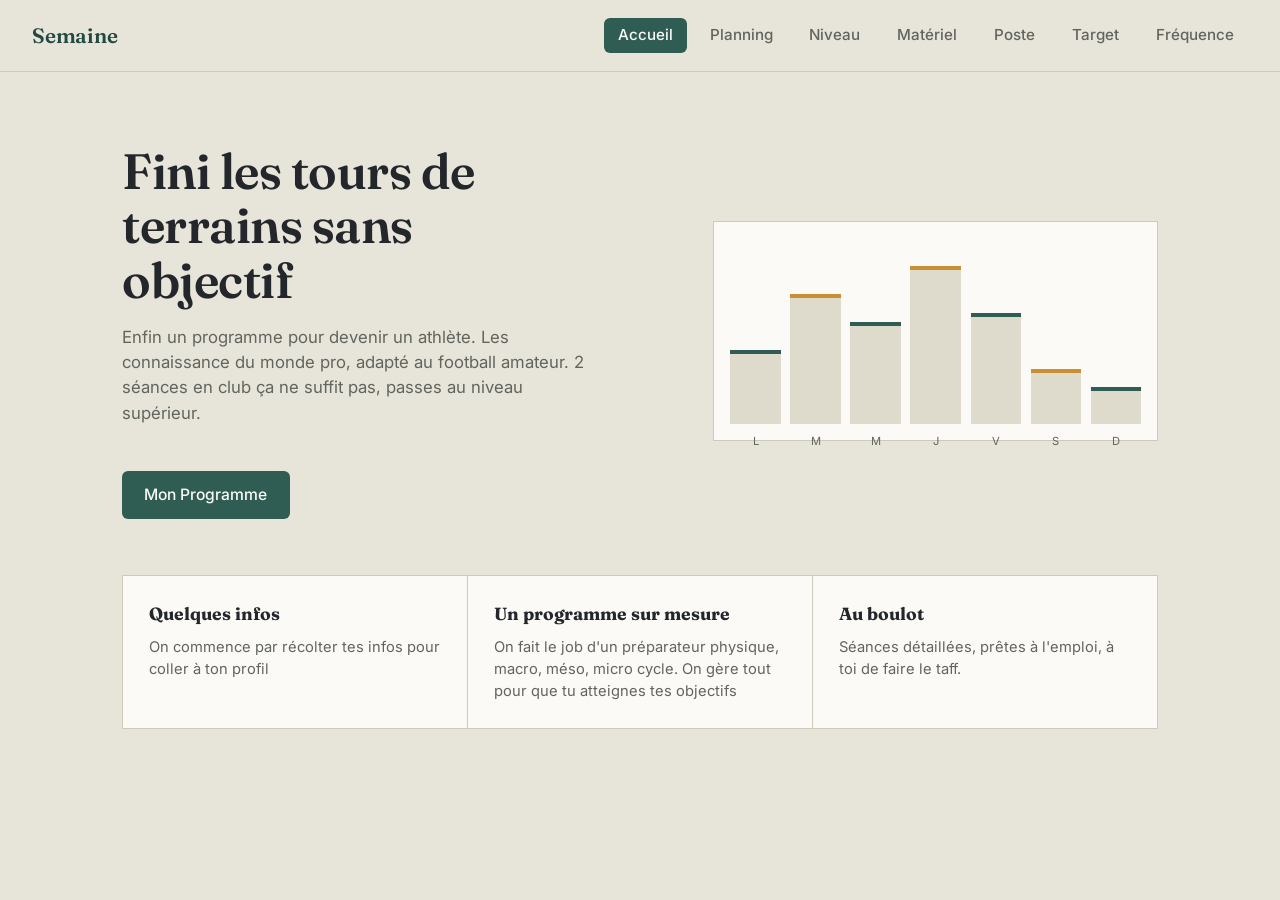
==== index.html @ 5e231c03 "add files" ====
<!DOCTYPE html>
<html lang="fr">
<head>
<meta charset="UTF-8">
<meta name="viewport" content="width=device-width, initial-scale=1.0">
<title>Semaine — organise tes journées</title>
<link rel="stylesheet" href="style.css">
</head>
<body>

<header class="site-header">
  <a href="index.html" class="logo">Semaine</a>
  <nav class="site-nav">
    <a href="index.html" class="active">Accueil</a>
    <a href="planning.html">Planning</a>
    <a href="niveau.html">Niveau</a>
    <a href="matos.html">Matériel</a>
    <a href="poste.html">Poste</a>
    <a href="target.html">Target</a>
    <a href="frequence.html">Fréquence</a>
  </nav>
</header>

<main>
  <section class="hero">
    <div>
      <h1>Fini les tours de terrains sans objectif</h1>
      <p>Enfin un programme pour devenir un athlète. Les connaissance du monde pro, adapté au football amateur. 2 séances en club ça ne suffit pas, passes au niveau supérieur. </p>
      <a class="cta" href="planning.html">Mon Programme</a>
    </div>
    <div class="hero-week" aria-hidden="true">
      <div class="bar" style="height:40%"><span>L</span></div>
      <div class="bar" style="height:70%"><span>M</span></div>
      <div class="bar" style="height:55%"><span>M</span></div>
      <div class="bar" style="height:85%"><span>J</span></div>
      <div class="bar" style="height:60%"><span>V</span></div>
      <div class="bar" style="height:30%"><span>S</span></div>
      <div class="bar" style="height:20%"><span>D</span></div>
    </div>
  </section>

  <section class="features">
    <div>
      <h3>Quelques infos</h3>
      <p>On commence par récolter tes infos pour coller à ton profil </p>
    </div>
    <div>
      <h3>Un programme sur mesure</h3>
      <p>On fait le job d'un préparateur physique, macro, méso, micro cycle. On gère tout pour que tu atteignes tes objectifs</p>
    </div>
    <div>
      <h3>Au boulot</h3>
      <p>Séances détaillées, prêtes à l'emploi, à toi de faire le taff. </p>
    </div>
  </section>
</main>

<script src="script.js"></script>
</body>
</html>
---- style.css ----
@import url('https://fonts.googleapis.com/css2?family=Fraunces:opsz,wght@9..144,400;9..144,500;9..144,600&family=Inter:wght@400;500;600&display=swap');

:root{
  --bg: #E7E4DA;
  --bg-soft: #DEDACC;
  --ink: #23262A;
  --ink-soft: #62655E;
  --card: #FBFAF6;
  --line: #CFC9B8;
  --teal: #2F5D53;
  --teal-dark: #234A42;
  --gold: #C98F35;
  --radius-chip: 8px;
  --radius-btn: 6px;
}

*{ box-sizing: border-box; }

html, body{
  margin: 0;
  padding: 0;
  background: var(--bg);
  color: var(--ink);
  font-family: 'Inter', sans-serif;
  line-height: 1.5;
}

h1, h2, .logo{
  font-family: 'Fraunces', serif;
  font-weight: 600;
  letter-spacing: -0.01em;
  margin: 0;
}

a{ color: inherit; }

/* ---------- Header ---------- */
.site-header{
  position: sticky;
  top: 0;
  z-index: 20;
  display: flex;
  align-items: center;
  justify-content: space-between;
  gap: 1.5rem;
  padding: 1.1rem 2rem;
  background: var(--bg);
  border-bottom: 1px solid var(--line);
}

.logo{
  font-size: 1.3rem;
  color: var(--teal-dark);
  text-decoration: none;
  white-space: nowrap;
}

.site-nav{
  display: flex;
  gap: 0.5rem;
  flex-wrap: wrap;
}

.site-nav a{
  text-decoration: none;
  font-size: 0.95rem;
  font-weight: 500;
  color: var(--ink-soft);
  padding: 0.4rem 0.9rem;
  border-radius: var(--radius-btn);
  transition: background 0.15s ease, color 0.15s ease;
}

.site-nav a:hover{
  background: var(--bg-soft);
  color: var(--ink);
}

.site-nav a.active{
  color: var(--card);
  background: var(--teal);
}

main{
  max-width: 1100px;
  margin: 0 auto;
  padding: 0 2rem;
}

/* ---------- Home / hero ---------- */
.hero{
  display: grid;
  grid-template-columns: 1.1fr 0.9fr;
  gap: 3rem;
  align-items: center;
  padding: 4.5rem 0 3.5rem;
}

.hero h1{
  font-size: clamp(2.2rem, 4vw, 3.1rem);
  line-height: 1.1;
  max-width: 14ch;
}

.hero p{
  margin-top: 1.1rem;
  max-width: 42ch;
  color: var(--ink-soft);
  font-size: 1.05rem;
}

.cta{
  display: inline-block;
  margin-top: 1.8rem;
  background: var(--teal);
  color: var(--card);
  text-decoration: none;
  font-weight: 500;
  padding: 0.75rem 1.4rem;
  border-radius: var(--radius-btn);
  border: none;
  cursor: pointer;
  font-size: 0.98rem;
  transition: background 0.15s ease;
}

.cta:hover{ background: var(--teal-dark); }

.hero-week{
  display: flex;
  gap: 0.6rem;
  align-items: flex-end;
  height: 220px;
  padding: 1rem;
  background: var(--card);
  border: 1px solid var(--line);
}

.hero-week .bar{
  flex: 1;
  background: var(--bg-soft);
  border-top: 4px solid var(--teal);
  position: relative;
}

.hero-week .bar:nth-child(2n){ border-top-color: var(--gold); }

.hero-week .bar span{
  position: absolute;
  bottom: -1.6rem;
  left: 0;
  right: 0;
  text-align: center;
  font-size: 0.7rem;
  color: var(--ink-soft);
}

.features{
  display: grid;
  grid-template-columns: repeat(3, 1fr);
  gap: 1px;
  background: var(--line);
  border: 1px solid var(--line);
  margin-bottom: 4rem;
}

.features div{
  background: var(--card);
  padding: 1.6rem;
}

.features h3{
  font-family: 'Fraunces', serif;
  font-size: 1.1rem;
  margin: 0 0 0.5rem;
}

.features p{
  margin: 0;
  color: var(--ink-soft);
  font-size: 0.92rem;
}

/* ---------- Planning page ---------- */
.page-intro{
  padding: 2.5rem 0 1.5rem;
}

.page-intro h1{ font-size: 2rem; }
.page-intro p{ color: var(--ink-soft); margin-top: 0.5rem; max-width: 60ch; }

.bank{
  display: flex;
  flex-wrap: wrap;
  gap: 0.6rem;
  min-height: 3rem;
  padding: 1rem 0.2rem 1.6rem;
  border-bottom: 1px dashed var(--line);
  margin-bottom: 1.6rem;
}

.bank:empty::before{
  content: "Toutes les pastilles ont été placées dans la semaine.";
  color: var(--ink-soft);
  font-size: 0.88rem;
  padding: 0.3rem 0;
}

.chip{
  display: inline-flex;
  align-items: center;
  gap: 0.4rem;
  padding: 0.4rem 0.5rem 0.4rem 0.7rem;
  border-radius: var(--radius-chip);
  color: #fff;
  font-size: 0.88rem;
  font-weight: 500;
  cursor: grab;
  user-select: none;
  box-shadow: 0 1px 0 rgba(0,0,0,0.08);
}

.chip:active{ cursor: grabbing; }
.chip.dragging{ opacity: 0.4; }

.week-board{
  display: grid;
  grid-template-columns: repeat(7, minmax(140px, 1fr));
  gap: 0;
  border: 1px solid var(--line);
  overflow-x: auto;
  margin-bottom: 3rem;
}

.day-column{
  border-right: 1px solid var(--line);
  background: var(--card);
  display: flex;
  flex-direction: column;
  min-height: 150px;
}

.day-column:last-child{ border-right: none; }

.day-column h2{
  font-size: 0.95rem;
  padding: 0.7rem 0.8rem;
  border-bottom: 1px solid var(--line);
  color: var(--teal-dark);
}

.drop-zone{
  flex: 1;
  min-height: 64px;
  padding: 0.2rem 0.6rem 0.6rem;
  display: flex;
  flex-direction: column;
  gap: 0.4rem;
}

.drop-zone.over{
  background: var(--bg-soft);
}

.drop-zone .chip{
  width: 100%;
  justify-content: space-between;
}

/* ---------- Page Niveau ---------- */
.pyramid-wrap{
  display: flex;
  flex-direction: column;
  align-items: center;
  padding-bottom: 3rem;
}

.pyramid-wrap svg{
  width: 100%;
  max-width: 560px;
  height: auto;
}

.level{
  cursor: pointer;
}

.level polygon{
  stroke: var(--card);
  stroke-width: 2;
  transition: filter 0.15s ease, stroke 0.15s ease;
}

.level:hover polygon{
  filter: brightness(1.08);
}

.level:focus{
  outline: none;
}

.level:focus polygon{
  stroke: var(--card);
  stroke-width: 3;
}

.level.selected polygon{
  fill: var(--gold) !important;
  stroke: var(--card);
  stroke-width: 3;
}

.level text{
  font-family: 'Inter', sans-serif;
  font-weight: 600;
  font-size: 15px;
  pointer-events: none;
}

.level.selected text{ fill: var(--ink) !important; }

.level-current{
  margin-top: 1.4rem;
  font-size: 1rem;
  color: var(--ink);
  background: var(--card);
  border: 1px solid var(--line);
  padding: 0.7rem 1.2rem;
  border-radius: var(--radius-btn);
}

.level-current strong{ color: var(--teal-dark); }

@media (max-width: 720px){
  .hero{ grid-template-columns: 1fr; padding-top: 2.5rem; }
  .features{ grid-template-columns: 1fr; }
  .week-board{ grid-template-columns: repeat(7, minmax(150px, 1fr)); }
}

/* ---------- Page Matériel ---------- */
.material-grid{
  display: grid;
  grid-template-columns: repeat(2, 1fr);
  gap: 1px;
  background: var(--line);
  border: 1px solid var(--line);
  margin-bottom: 3rem;
}
 
.material-grid div{
  background: var(--card);
  padding: 1.6rem;
}
 
.material-grid h3{
  font-family: 'Fraunces', serif;
  font-size: 1.15rem;
  margin: 0 0 0.5rem;
  color: var(--teal-dark);
}
 
.material-grid p{
  margin: 0;
  color: var(--ink-soft);
  font-size: 0.92rem;
}
 
.material-option{
  cursor: pointer;
  transition: background 0.15s ease;
}
 
.material-option:hover{
  background: var(--bg-soft);
}
 
.material-option:focus{
  outline: none;
}
 
.material-option.selected{
  background: var(--teal);
}
 
.material-option.selected h3,
.material-option.selected p{
  color: var(--card);
}
 
@media (max-width: 720px){
  .material-grid{ grid-template-columns: 1fr; }
 
  .hero{ grid-template-columns: 1fr; padding-top: 2.5rem; }
  .features{ grid-template-columns: 1fr; }
  .week-board{ grid-template-columns: repeat(7, minmax(150px, 1fr)); }
}

/* ---------- Page Poste ---------- */
.pitch-wrap{
  display: flex;
  flex-direction: column;
  align-items: center;
  padding-bottom: 3rem;
}
 
.pitch-wrap svg{
  width: 100%;
  max-width: 380px;
  height: auto;
}
 
.poste-marker{
  cursor: pointer;
}
 
.poste-marker circle{
  fill: var(--teal);
  stroke: var(--card);
  stroke-width: 2;

  transform-box: fill-box;
  transform-origin: center;

  transition:
    transform 0.2s ease,
    fill 0.15s ease,
    filter 0.15s ease;
}

.poste-marker:hover circle{
  transform: scale(1.25);
  filter: brightness(1.1);
}


 
.poste-marker text{
  fill: var(--card);
  font-family: 'Inter', sans-serif;
  font-weight: 600;
  font-size: 13px;

  transition: transform 0.2s ease;
}

.poste-marker:hover text{
  transform: translateY(8px);
}
 
.poste-marker:hover circle{
  filter: brightness(1.1);
}
 
.poste-marker:focus{
  outline: none;
}
 
 
.poste-marker.selected circle{
  fill: var(--gold);
}
 
@media (max-width: 720px){
  .material-grid{ grid-template-columns: 1fr; }
 
  .hero{ grid-template-columns: 1fr; padding-top: 2.5rem; }
  .features{ grid-template-columns: 1fr; }
  .week-board{ grid-template-columns: repeat(7, minmax(150px, 1fr)); }
}


/* ---------- Page Target ---------- */
.field-row{
  display: flex;
  align-items: center;
  gap: 0.7rem;
  margin-top: 1.2rem;
}
 
.field-row label{
  font-size: 0.9rem;
  color: var(--ink-soft);
}
 
.field-row select{
  padding: 0.5rem 0.7rem;
  border: 1px solid var(--line);
  border-radius: var(--radius-btn);
  background: var(--card);
  color: var(--ink);
  font-family: inherit;
  font-size: 0.95rem;
}
 
.category-title{
  font-size: 1.2rem;
  margin: 0 0 1rem;
  color: var(--teal-dark);
}
 
.player-grid{
  display: grid;
  grid-template-columns: repeat(auto-fill, minmax(220px, 1fr));
  gap: 1px;
  background: var(--line);
  border: 1px solid var(--line);
  margin-bottom: 1.5rem;
}
 
.player-card{
  background: var(--card);
  padding: 1.1rem 1.2rem;
  cursor: pointer;
  transition: background 0.15s ease;
}
 
.player-card:hover{
  background: var(--bg-soft);
}

.player-card:hover .tag {
  background-color: var(--bg);
}
 
.player-card:focus{ outline: none; }
 
.player-card h3{
  font-family: 'Fraunces', serif;
  font-size: 1.05rem;
  margin: 0 0 0.5rem;
}
 
.player-card .tags{
  display: flex;
  flex-wrap: wrap;
  gap: 0.35rem;
}
 


.player-card .tag{
  font-size: 0.78rem;
  color: var(--ink-soft);
  background: var(--bg-soft);
  border-radius: 999px;
  padding: 0.2rem 0.6rem;
}
 
.player-card.selected{
  background: var(--teal);
}
 
.player-card.selected h3{ color: var(--card); }
 
.player-card.selected .tag{
  background: rgba(255,255,255,0.2);
  color: var(--card);
}
 
@media (max-width: 720px){
  .material-grid{ grid-template-columns: 1fr; }
 
  .hero{ grid-template-columns: 1fr; padding-top: 2.5rem; }
  .features{ grid-template-columns: 1fr; }
  .week-board{ grid-template-columns: repeat(7, minmax(150px, 1fr)); }
}









/* Bouton valider */

.btn-valider-container {
  display: flex;
  justify-content: center;
  margin-top: 20px;
}

.btn-valider {
  background: var(--teal-dark);
  color: #fff;
  border: none;
  border-radius: 10px;
  padding: 12px 28px;
  font-size: 15px;
  font-weight: 600;
  cursor: pointer;
  transition: all 0.25s ease;
  box-shadow: 0 4px 10px rgba(0, 0, 0, 0.15);
  text-decoration: none;
}

.btn-valider:hover {
  background: #c8a13b;
  color: #fff;
  transform: translateY(-2px);
  box-shadow: 0 7px 18px rgba(0, 0, 0, 0.2);
}

.btn-valider:active {
  transform: translateY(0);
}

/* ---------- Page Formules ---------- */

.pricing-grid {
  display: grid;
  grid-template-columns: repeat(4, 1fr);
  gap: 1px;
  background: var(--line);
  border: 1px solid var(--line);
  margin: 1rem 0 4rem;
}

.pricing-card {
  position: relative;
  display: flex;
  flex-direction: column;
  background: var(--card);
  padding: 2rem 1.6rem;
  min-height: 300px;
  transition: background 0.2s ease, transform 0.2s ease;
}

.pricing-card:hover {
  background: var(--bg-soft);
  transform: translateY(-4px);
}

.pricing-card h2 {
  font-family: 'Fraunces', serif;
  font-size: 1.35rem;
  color: var(--teal-dark);
  margin: 0 0 0.8rem;
}

.pricing-description {
  color: var(--ink-soft);
  font-size: 0.92rem;
  line-height: 1.6;
  margin: 0;
}

/* Formule optimale */

.pricing-card.optimal {
  background: var(--teal);
  transform: translateY(-8px);
  z-index: 2;
  border: 1px solid var(--teal);
}

.pricing-card.optimal:hover {
  background: var(--teal-dark);
  transform: translateY(-12px);
}

.pricing-card.optimal h2,
.pricing-card.optimal .pricing-description {
  color: #fff;
}

/* Badge */

.optimal-badge {
  align-self: flex-start;
  background: var(--gold);
  color: #fff;
  font-size: 0.72rem;
  font-weight: 600;
  padding: 0.3rem 0.7rem;
  border-radius: 999px;
  margin-bottom: 1rem;
  text-transform: uppercase;
  letter-spacing: 0.04em;
}

/* Bouton */

.btn-pricing {
  display: inline-block;
  margin-top: auto;
  padding: 0.7rem 1.2rem;
  border-radius: var(--radius-btn);
  background: var(--teal-dark);
  color: #fff;
  text-align: center;
  text-decoration: none;
  font-size: 0.9rem;
  font-weight: 600;
  transition: background 0.2s ease, transform 0.2s ease;
}

.btn-pricing:hover {
  background: var(--gold);
  transform: translateY(-2px);
}

/* Bouton de la formule optimale */

.pricing-card.optimal .btn-pricing {
  background: #fff;
  color: var(--teal-dark);
}

.pricing-card.optimal .btn-pricing:hover {
  background: var(--gold);
  color: #fff;
}

/* Mobile */

@media (max-width: 900px) {
  .pricing-grid {
    grid-template-columns: repeat(2, 1fr);
  }
}

@media (max-width: 600px) {
  .pricing-grid {
    grid-template-columns: 1fr;
  }

  .pricing-card.optimal {
    transform: none;
  }

  .pricing-card.optimal:hover {
    transform: translateY(-4px);
  }
}
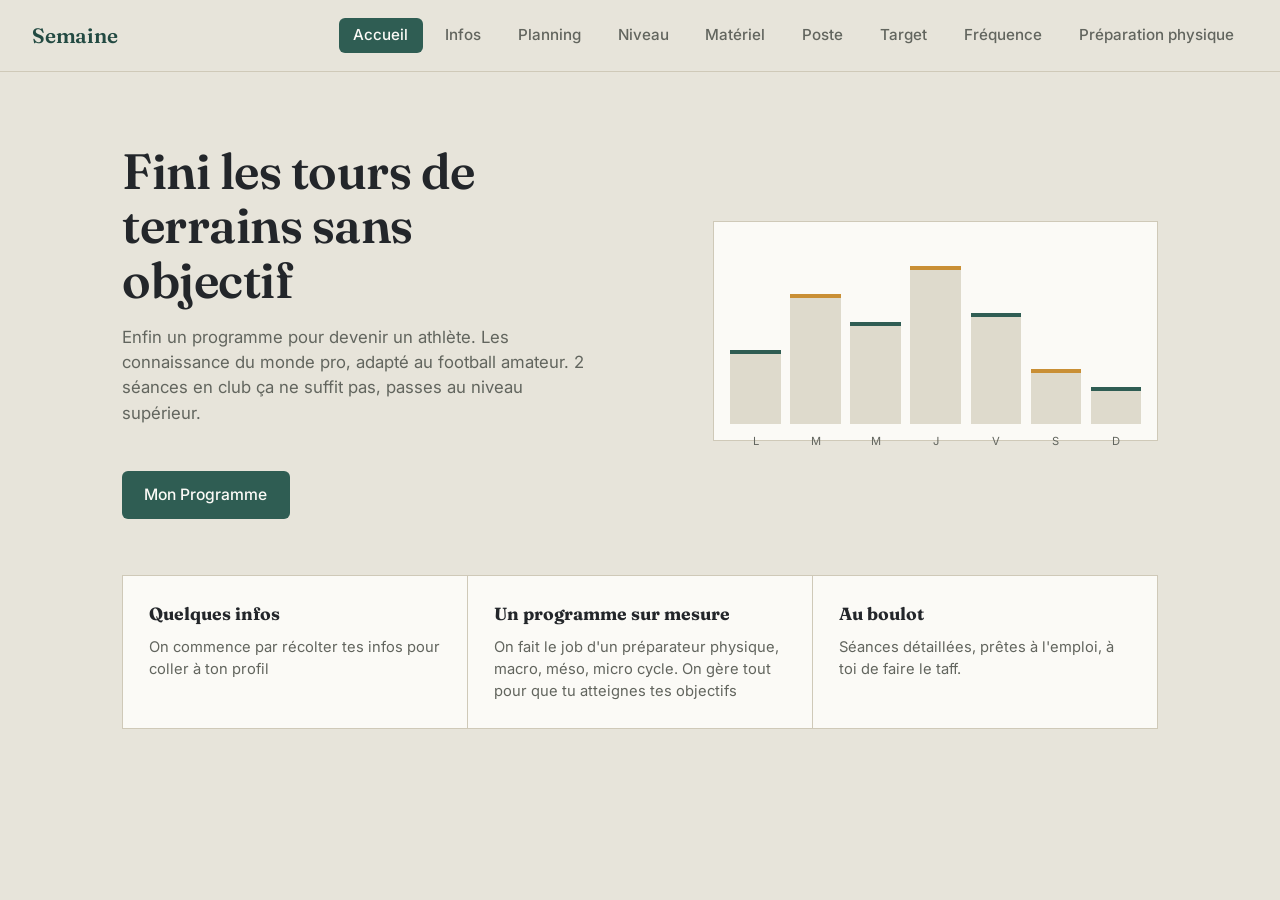
==== commit e01a5631: "add files and update" ====
--- a/index.html
+++ b/index.html
@@ -12,12 +12,14 @@
   <a href="index.html" class="logo">Semaine</a>
   <nav class="site-nav">
     <a href="index.html" class="active">Accueil</a>
+    <a href="infos.html">Infos</a>
     <a href="planning.html">Planning</a>
     <a href="niveau.html">Niveau</a>
     <a href="matos.html">Matériel</a>
     <a href="poste.html">Poste</a>
     <a href="target.html">Target</a>
     <a href="frequence.html">Fréquence</a>
+    <a href="pp.html">Préparation physique</a>
   </nav>
 </header>
 
@@ -26,7 +28,7 @@
     <div>
       <h1>Fini les tours de terrains sans objectif</h1>
       <p>Enfin un programme pour devenir un athlète. Les connaissance du monde pro, adapté au football amateur. 2 séances en club ça ne suffit pas, passes au niveau supérieur. </p>
-      <a class="cta" href="planning.html">Mon Programme</a>
+      <a class="cta" href="infos.html">Mon Programme</a>
     </div>
     <div class="hero-week" aria-hidden="true">
       <div class="bar" style="height:40%"><span>L</span></div>
--- a/style.css
+++ b/style.css
@@ -650,7 +650,6 @@
 
 .pricing-card.optimal {
   background: var(--teal);
-  transform: translateY(-8px);
   z-index: 2;
   border: 1px solid var(--teal);
 }
@@ -667,17 +666,18 @@
 
 /* Badge */
 
-.optimal-badge {
-  align-self: flex-start;
-  background: var(--gold);
-  color: #fff;
+.optimal-badge{
+  position: absolute;
+  top: 0;
+  left: 50%;
+  transform: translate(-50%, -50%);
+  background: var(--teal);
+  color: var(--card);
   font-size: 0.72rem;
   font-weight: 600;
-  padding: 0.3rem 0.7rem;
+  padding: 0.25rem 0.8rem;
   border-radius: 999px;
-  margin-bottom: 1rem;
-  text-transform: uppercase;
-  letter-spacing: 0.04em;
+  white-space: nowrap;
 }
 
 /* Bouton */
@@ -734,3 +734,103 @@
     transform: translateY(-4px);
   }
 }
+
+
+
+
+/* ---------- Page Infos perso ---------- */
+.infos-form{
+  display: flex;
+  flex-direction: column;
+  gap: 1.4rem;
+  max-width: 560px;
+  margin: 1.8rem 0 2rem;
+}
+ 
+.field-pair{
+  display: grid;
+  grid-template-columns: 1fr 1fr;
+  gap: 1.2rem;
+}
+ 
+.field-group{
+  display: flex;
+  flex-direction: column;
+  gap: 0.4rem;
+}
+ 
+.field-group label{
+  font-size: 0.88rem;
+  color: var(--ink-soft);
+  font-weight: 500;
+}
+ 
+.field-group input[type="text"],
+.field-group input[type="email"],
+.field-group input[type="date"]{
+  padding: 0.65rem 0.8rem;
+  border: 1px solid var(--line);
+  border-radius: var(--radius-btn);
+  background: var(--card);
+  color: var(--ink);
+  font-family: inherit;
+  font-size: 0.98rem;
+}
+ 
+.field-group input:focus{
+  outline: none;
+  border-color: var(--teal);
+}
+ 
+.pill-choice{
+  display: flex;
+  gap: 0.5rem;
+  flex-wrap: wrap;
+}
+ 
+.pill{
+  position: relative;
+}
+ 
+.pill input{
+  position: absolute;
+  opacity: 0;
+  inset: 0;
+  margin: 0;
+  cursor: pointer;
+}
+ 
+.pill span{
+  display: inline-block;
+  padding: 0.55rem 1rem;
+  border: 1px solid var(--line);
+  border-radius: 999px;
+  font-size: 0.9rem;
+  color: var(--ink-soft);
+  background: var(--card);
+  transition: background 0.15s ease, color 0.15s ease, border-color 0.15s ease;
+}
+ 
+.pill input:checked + span{
+  background: var(--teal);
+  border-color: var(--teal);
+  color: var(--card);
+}
+ 
+.pill input:focus + span{
+  outline: 2px solid var(--teal);
+  outline-offset: 1px;
+}
+ 
+@media (max-width: 600px){
+  .field-pair{ grid-template-columns: 1fr; }
+}
+ 
+@media (max-width: 720px){
+  .pricing-grid{ grid-template-columns: 1fr; }
+  .material-grid{ grid-template-columns: 1fr; }
+ 
+  .hero{ grid-template-columns: 1fr; padding-top: 2.5rem; }
+  .features{ grid-template-columns: 1fr; }
+  .week-board{ grid-template-columns: repeat(7, minmax(150px, 1fr)); }
+}
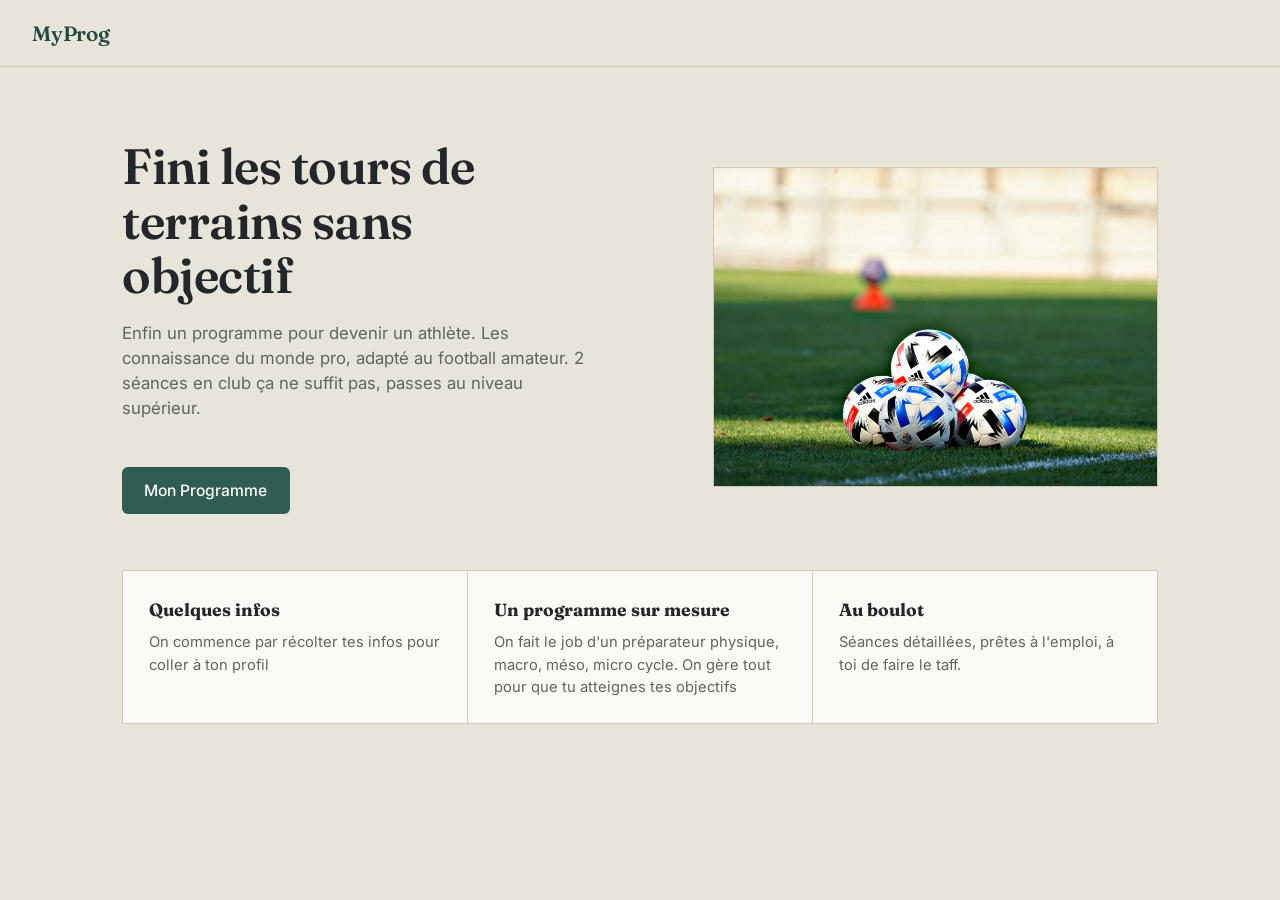
==== commit cea7fe9b: "add image retirer le header de dev" ====
--- a/index.html
+++ b/index.html
@@ -3,13 +3,14 @@
 <head>
 <meta charset="UTF-8">
 <meta name="viewport" content="width=device-width, initial-scale=1.0">
-<title>Semaine — organise tes journées</title>
+<title>Ta Prépa Physique Foot</title>
 <link rel="stylesheet" href="style.css">
 </head>
 <body>
 
 <header class="site-header">
-  <a href="index.html" class="logo">Semaine</a>
+  <a href="index.html" class="logo">MyProg</a>
+  <!-- 
   <nav class="site-nav">
     <a href="index.html" class="active">Accueil</a>
     <a href="infos.html">Infos</a>
@@ -21,6 +22,7 @@
     <a href="frequence.html">Fréquence</a>
     <a href="pp.html">Préparation physique</a>
   </nav>
+  -->
 </header>
 
 <main>
@@ -30,14 +32,8 @@
       <p>Enfin un programme pour devenir un athlète. Les connaissance du monde pro, adapté au football amateur. 2 séances en club ça ne suffit pas, passes au niveau supérieur. </p>
       <a class="cta" href="infos.html">Mon Programme</a>
     </div>
-    <div class="hero-week" aria-hidden="true">
-      <div class="bar" style="height:40%"><span>L</span></div>
-      <div class="bar" style="height:70%"><span>M</span></div>
-      <div class="bar" style="height:55%"><span>M</span></div>
-      <div class="bar" style="height:85%"><span>J</span></div>
-      <div class="bar" style="height:60%"><span>V</span></div>
-      <div class="bar" style="height:30%"><span>S</span></div>
-      <div class="bar" style="height:20%"><span>D</span></div>
+    <div class="hero-image">
+      <img src="images/trois-ballons.jpg" alt="Joueur de football en pleine séance d'entraînement" class="hero-photo">
     </div>
   </section>
 
--- a/style.css
+++ b/style.css
@@ -10,6 +10,7 @@
   --teal: #2F5D53;
   --teal-dark: #234A42;
   --gold: #C98F35;
+  --pitch: #000000;
   --radius-chip: 8px;
   --radius-btn: 6px;
 }
@@ -85,6 +86,39 @@
   max-width: 1100px;
   margin: 0 auto;
   padding: 0 2rem;
+}
+
+
+
+.progress-wrap{
+  flex: 1;
+  display: flex;
+  align-items: center;
+  gap: 0.9rem;
+  max-width: 420px;
+  margin-left: auto;
+}
+
+.progress-track{
+  flex: 1;
+  height: 8px;
+  background: var(--bg-soft);
+  border: 1px solid var(--line);
+  border-radius: 999px;
+  overflow: hidden;
+}
+
+.progress-fill{
+  height: 100%;
+  width: 0%;
+  background: var(--teal);
+  transition: width 0.25s ease;
+}
+
+.progress-text{
+  font-size: 0.82rem;
+  color: var(--ink-soft);
+  white-space: nowrap;
 }
 
 /* ---------- Home / hero ---------- */
@@ -126,33 +160,18 @@
 
 .cta:hover{ background: var(--teal-dark); }
 
-.hero-week{
-  display: flex;
-  gap: 0.6rem;
-  align-items: flex-end;
-  height: 220px;
-  padding: 1rem;
-  background: var(--card);
-  border: 1px solid var(--line);
-}
-
-.hero-week .bar{
-  flex: 1;
-  background: var(--bg-soft);
-  border-top: 4px solid var(--teal);
-  position: relative;
-}
-
-.hero-week .bar:nth-child(2n){ border-top-color: var(--gold); }
-
-.hero-week .bar span{
-  position: absolute;
-  bottom: -1.6rem;
-  left: 0;
-  right: 0;
-  text-align: center;
-  font-size: 0.7rem;
-  color: var(--ink-soft);
+.hero-image{
+  height: 320px;
+  overflow: hidden;
+  border: 1px solid var(--line);
+}
+
+.hero-photo{
+  width: 100%;
+  height: 100%;
+  object-fit: cover;
+  object-position: center;
+  display: block;
 }
 
 .features{
@@ -184,10 +203,16 @@
 /* ---------- Planning page ---------- */
 .page-intro{
   padding: 2.5rem 0 1.5rem;
+  text-align: center;     /* Option de base : retirer cela */
 }
 
 .page-intro h1{ font-size: 2rem; }
-.page-intro p{ color: var(--ink-soft); margin-top: 0.5rem; max-width: 60ch; }
+.page-intro p{
+  color: var(--ink-soft);
+  text-align: center;     /* Option de base : retirer cela */
+  margin-top: 0.5rem;
+  /* max-width: 60ch;     /* Option de base : ajouter cela */
+}
 
 .bank{
   display: flex;
@@ -197,6 +222,8 @@
   padding: 1rem 0.2rem 1.6rem;
   border-bottom: 1px dashed var(--line);
   margin-bottom: 1.6rem;
+  align-items: center;
+  justify-content: center;
 }
 
 .bank:empty::before{
@@ -268,16 +295,10 @@
 }
 
 /* ---------- Page Niveau ---------- */
-.pyramid-wrap{
-  display: flex;
-  flex-direction: column;
-  align-items: center;
-  padding-bottom: 3rem;
-}
 
 .pyramid-wrap svg{
   width: 100%;
-  max-width: 560px;
+  max-width: 560px; /* 560 de base */
   height: auto;
 }
 
@@ -313,7 +334,7 @@
 .level text{
   font-family: 'Inter', sans-serif;
   font-weight: 600;
-  font-size: 15px;
+  font-size: 20px; /* J'ai aumenté */
   pointer-events: none;
 }
 
@@ -331,13 +352,39 @@
 
 .level-current strong{ color: var(--teal-dark); }
 
+
+.pyramid-row{
+  display: flex;
+  gap: 2.5rem;
+  justify-content: center;
+  align-items: flex-start;
+  flex-wrap: wrap;
+}
+
+.pyramid-col{
+  display: flex;
+  flex-direction: column;
+  align-items: center;
+  max-width: 420px;
+  width: 100%;
+}
+
+.pyramid-caption{
+  margin-top: 0.8rem;
+  font-size: 0.95rem;
+  font-weight: 500;
+  color: var(--ink-soft);
+}
+
 @media (max-width: 720px){
   .hero{ grid-template-columns: 1fr; padding-top: 2.5rem; }
   .features{ grid-template-columns: 1fr; }
   .week-board{ grid-template-columns: repeat(7, minmax(150px, 1fr)); }
 }
 
-/* ---------- Page Matériel ---------- */
+
+
+/* ---------- Page Matériel - Fréquence - Prépa phys ---------- */
 .material-grid{
   display: grid;
   grid-template-columns: repeat(2, 1fr);
@@ -364,6 +411,10 @@
   color: var(--ink-soft);
   font-size: 0.92rem;
 }
+
+
+
+
  
 .material-option{
   cursor: pointer;
@@ -396,19 +447,22 @@
 }
 
 /* ---------- Page Poste ---------- */
+
+
 .pitch-wrap{
   display: flex;
-  flex-direction: column;
-  align-items: center;
+  flex-direction: row;
+  align-items: right;
+  justify-content: center;
   padding-bottom: 3rem;
 }
  
 .pitch-wrap svg{
   width: 100%;
-  max-width: 380px;
+  max-width: 640px;
   height: auto;
 }
- 
+
 .poste-marker{
   cursor: pointer;
 }
@@ -432,8 +486,6 @@
   filter: brightness(1.1);
 }
 
-
- 
 .poste-marker text{
   fill: var(--card);
   font-family: 'Inter', sans-serif;
@@ -468,34 +520,18 @@
   .week-board{ grid-template-columns: repeat(7, minmax(150px, 1fr)); }
 }
 
+#pitch.shake-only.shake-error{
+  animation: shake-alert 0.5s ease;
+}
+
 
 /* ---------- Page Target ---------- */
-.field-row{
-  display: flex;
-  align-items: center;
-  gap: 0.7rem;
-  margin-top: 1.2rem;
-}
- 
-.field-row label{
-  font-size: 0.9rem;
-  color: var(--ink-soft);
-}
- 
-.field-row select{
-  padding: 0.5rem 0.7rem;
-  border: 1px solid var(--line);
-  border-radius: var(--radius-btn);
-  background: var(--card);
-  color: var(--ink);
-  font-family: inherit;
-  font-size: 0.95rem;
-}
  
 .category-title{
   font-size: 1.2rem;
-  margin: 0 0 1rem;
-  color: var(--teal-dark);
+  margin-top: -40px;
+  color: var(--bg);
+
 }
  
 .player-grid{
@@ -573,12 +609,13 @@
 
 
 
-/* Bouton valider */
+/* ---------- Bouton valider ---------- */
 
 .btn-valider-container {
   display: flex;
   justify-content: center;
   margin-top: 20px;
+  margin-bottom: 20px;
 }
 
 .btn-valider {
@@ -608,143 +645,16 @@
 
 /* ---------- Page Formules ---------- */
 
-.pricing-grid {
-  display: grid;
-  grid-template-columns: repeat(4, 1fr);
-  gap: 1px;
-  background: var(--line);
-  border: 1px solid var(--line);
-  margin: 1rem 0 4rem;
-}
-
-.pricing-card {
-  position: relative;
-  display: flex;
-  flex-direction: column;
-  background: var(--card);
-  padding: 2rem 1.6rem;
-  min-height: 300px;
-  transition: background 0.2s ease, transform 0.2s ease;
-}
-
-.pricing-card:hover {
-  background: var(--bg-soft);
-  transform: translateY(-4px);
-}
-
-.pricing-card h2 {
-  font-family: 'Fraunces', serif;
-  font-size: 1.35rem;
-  color: var(--teal-dark);
-  margin: 0 0 0.8rem;
-}
-
-.pricing-description {
-  color: var(--ink-soft);
-  font-size: 0.92rem;
-  line-height: 1.6;
-  margin: 0;
-}
-
-/* Formule optimale */
-
-.pricing-card.optimal {
-  background: var(--teal);
-  z-index: 2;
-  border: 1px solid var(--teal);
-}
-
-.pricing-card.optimal:hover {
-  background: var(--teal-dark);
-  transform: translateY(-12px);
-}
-
-.pricing-card.optimal h2,
-.pricing-card.optimal .pricing-description {
-  color: #fff;
-}
-
-/* Badge */
-
-.optimal-badge{
-  position: absolute;
-  top: 0;
-  left: 50%;
-  transform: translate(-50%, -50%);
-  background: var(--teal);
-  color: var(--card);
-  font-size: 0.72rem;
-  font-weight: 600;
-  padding: 0.25rem 0.8rem;
-  border-radius: 999px;
-  white-space: nowrap;
-}
-
-/* Bouton */
-
-.btn-pricing {
-  display: inline-block;
-  margin-top: auto;
-  padding: 0.7rem 1.2rem;
-  border-radius: var(--radius-btn);
-  background: var(--teal-dark);
-  color: #fff;
-  text-align: center;
-  text-decoration: none;
-  font-size: 0.9rem;
-  font-weight: 600;
-  transition: background 0.2s ease, transform 0.2s ease;
-}
-
-.btn-pricing:hover {
-  background: var(--gold);
-  transform: translateY(-2px);
-}
-
-/* Bouton de la formule optimale */
-
-.pricing-card.optimal .btn-pricing {
-  background: #fff;
-  color: var(--teal-dark);
-}
-
-.pricing-card.optimal .btn-pricing:hover {
-  background: var(--gold);
-  color: #fff;
-}
-
-/* Mobile */
-
-@media (max-width: 900px) {
-  .pricing-grid {
-    grid-template-columns: repeat(2, 1fr);
-  }
-}
-
-@media (max-width: 600px) {
-  .pricing-grid {
-    grid-template-columns: 1fr;
-  }
-
-  .pricing-card.optimal {
-    transform: none;
-  }
-
-  .pricing-card.optimal:hover {
-    transform: translateY(-4px);
-  }
-}
-
-
 
 
 /* ---------- Page Infos perso ---------- */
+
 .infos-form{
   display: flex;
   flex-direction: column;
   gap: 1.4rem;
   max-width: 560px;
-  margin: 1.8rem 0 2rem;
+  margin: 1.8rem auto 2rem;
 }
  
 .field-pair{
@@ -834,3 +744,46 @@
   .features{ grid-template-columns: 1fr; }
   .week-board{ grid-template-columns: repeat(7, minmax(150px, 1fr)); }
 }
+
+
+
+/* ---------- Effet alarme réutilisable ---------- */
+.alert-zone{
+  position: relative; /* nécessaire pour positionner le filtre rouge par-dessus */
+}
+
+.alert-zone::after{
+  content: '';
+  position: absolute;
+  inset: -1px;
+  background: rgba(196, 58, 58, 0.4);
+  opacity: 0;
+  pointer-events: none;
+}
+
+.alert-zone.shake-error{
+  animation: shake-alert 0.5s ease;
+}
+
+.alert-zone.shake-error::after{
+  animation: alert-flash 0.5s ease;
+}
+
+.shake-only.shake-error{
+  animation: shake-alert 0.5s ease;
+}
+
+
+@keyframes shake-alert{
+  0%, 100% { transform: translateX(0); }
+  20% { transform: translateX(-10px); }
+  40% { transform: translateX(10px); }
+  60% { transform: translateX(-6px); }
+  80% { transform: translateX(6px); }
+}
+
+@keyframes alert-flash{
+  0%   { opacity: 0.6; }
+  70%  { opacity: 0.6; }
+  100% { opacity: 0; }
+}
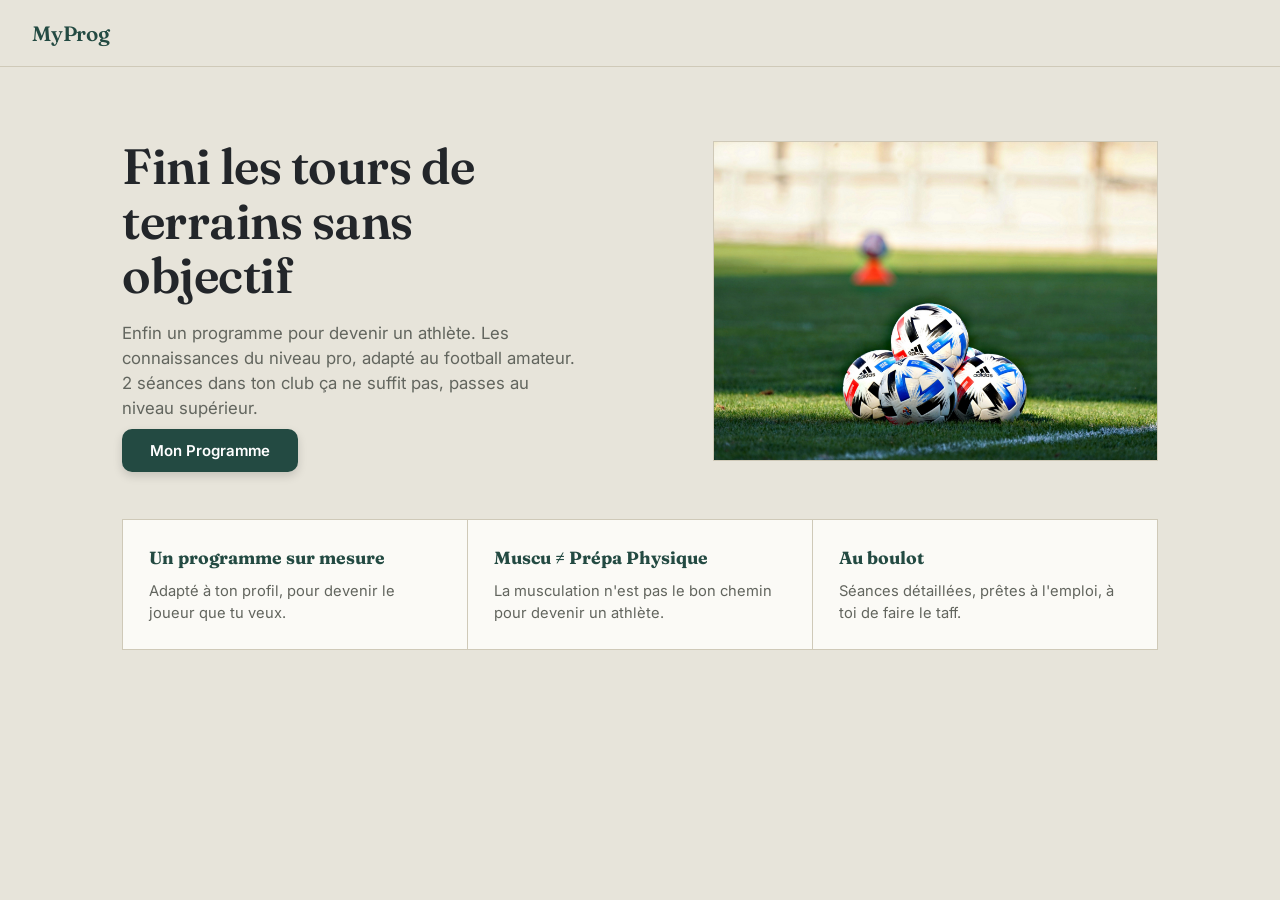
==== commit f6f79aa9: "little update correctifs mineur" ====
--- a/index.html
+++ b/index.html
@@ -29,8 +29,9 @@
   <section class="hero">
     <div>
       <h1>Fini les tours de terrains sans objectif</h1>
-      <p>Enfin un programme pour devenir un athlète. Les connaissance du monde pro, adapté au football amateur. 2 séances en club ça ne suffit pas, passes au niveau supérieur. </p>
-      <a class="cta" href="infos.html">Mon Programme</a>
+      <p>Enfin un programme pour devenir un athlète.
+        Les connaissances du niveau pro, adapté au football amateur. 2 séances dans ton club ça ne suffit pas, passes au niveau supérieur. </p>
+      <a class="btn-valider" href="infos.html">Mon Programme</a>
     </div>
     <div class="hero-image">
       <img src="images/trois-ballons.jpg" alt="Joueur de football en pleine séance d'entraînement" class="hero-photo">
@@ -39,12 +40,12 @@
 
   <section class="features">
     <div>
-      <h3>Quelques infos</h3>
-      <p>On commence par récolter tes infos pour coller à ton profil </p>
+      <h3>Un programme sur mesure</h3>
+      <p>Adapté à ton profil, pour devenir le joueur que tu veux.</p>
     </div>
     <div>
-      <h3>Un programme sur mesure</h3>
-      <p>On fait le job d'un préparateur physique, macro, méso, micro cycle. On gère tout pour que tu atteignes tes objectifs</p>
+      <h3>Muscu ≠ Prépa Physique</h3>
+      <p>La musculation n'est pas le bon chemin pour devenir un athlète.</p>
     </div>
     <div>
       <h3>Au boulot</h3>
--- a/style.css
+++ b/style.css
@@ -192,6 +192,7 @@
   font-family: 'Fraunces', serif;
   font-size: 1.1rem;
   margin: 0 0 0.5rem;
+  color: var(--teal-dark);
 }
 
 .features p{
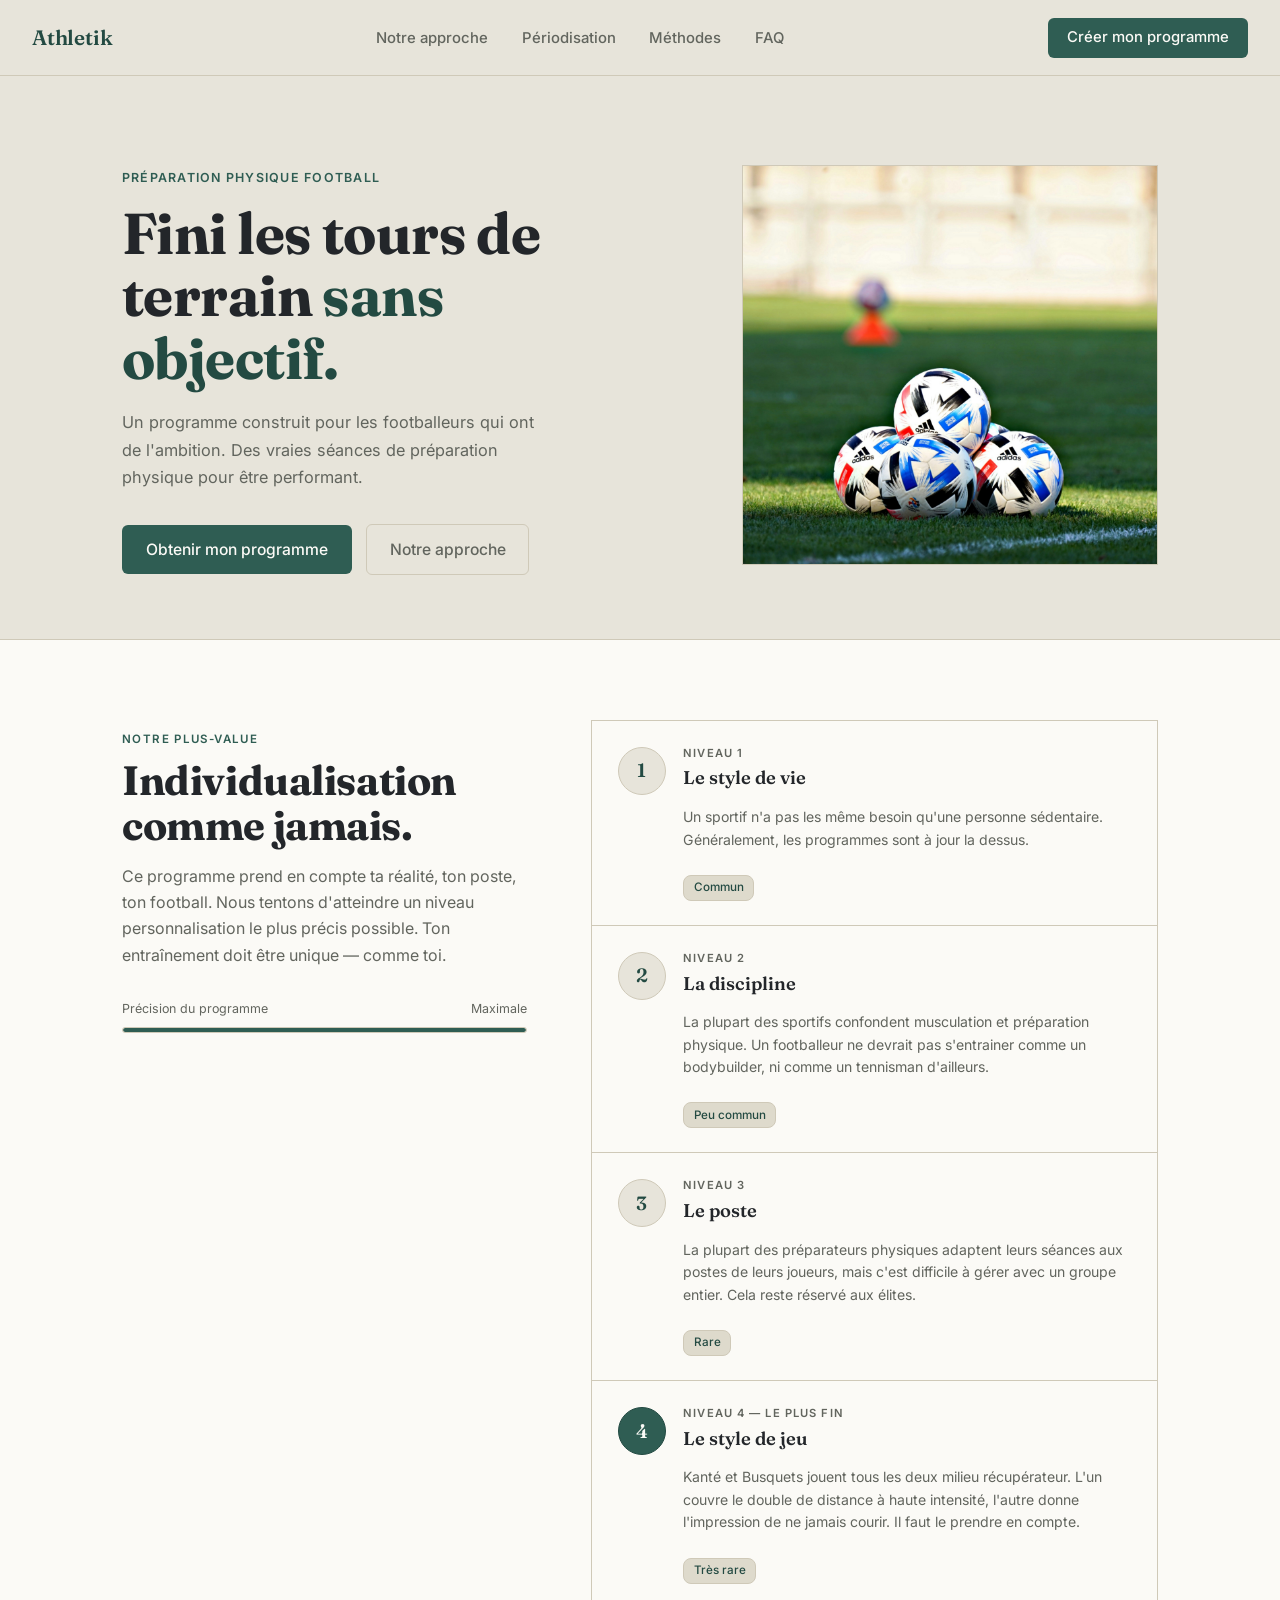
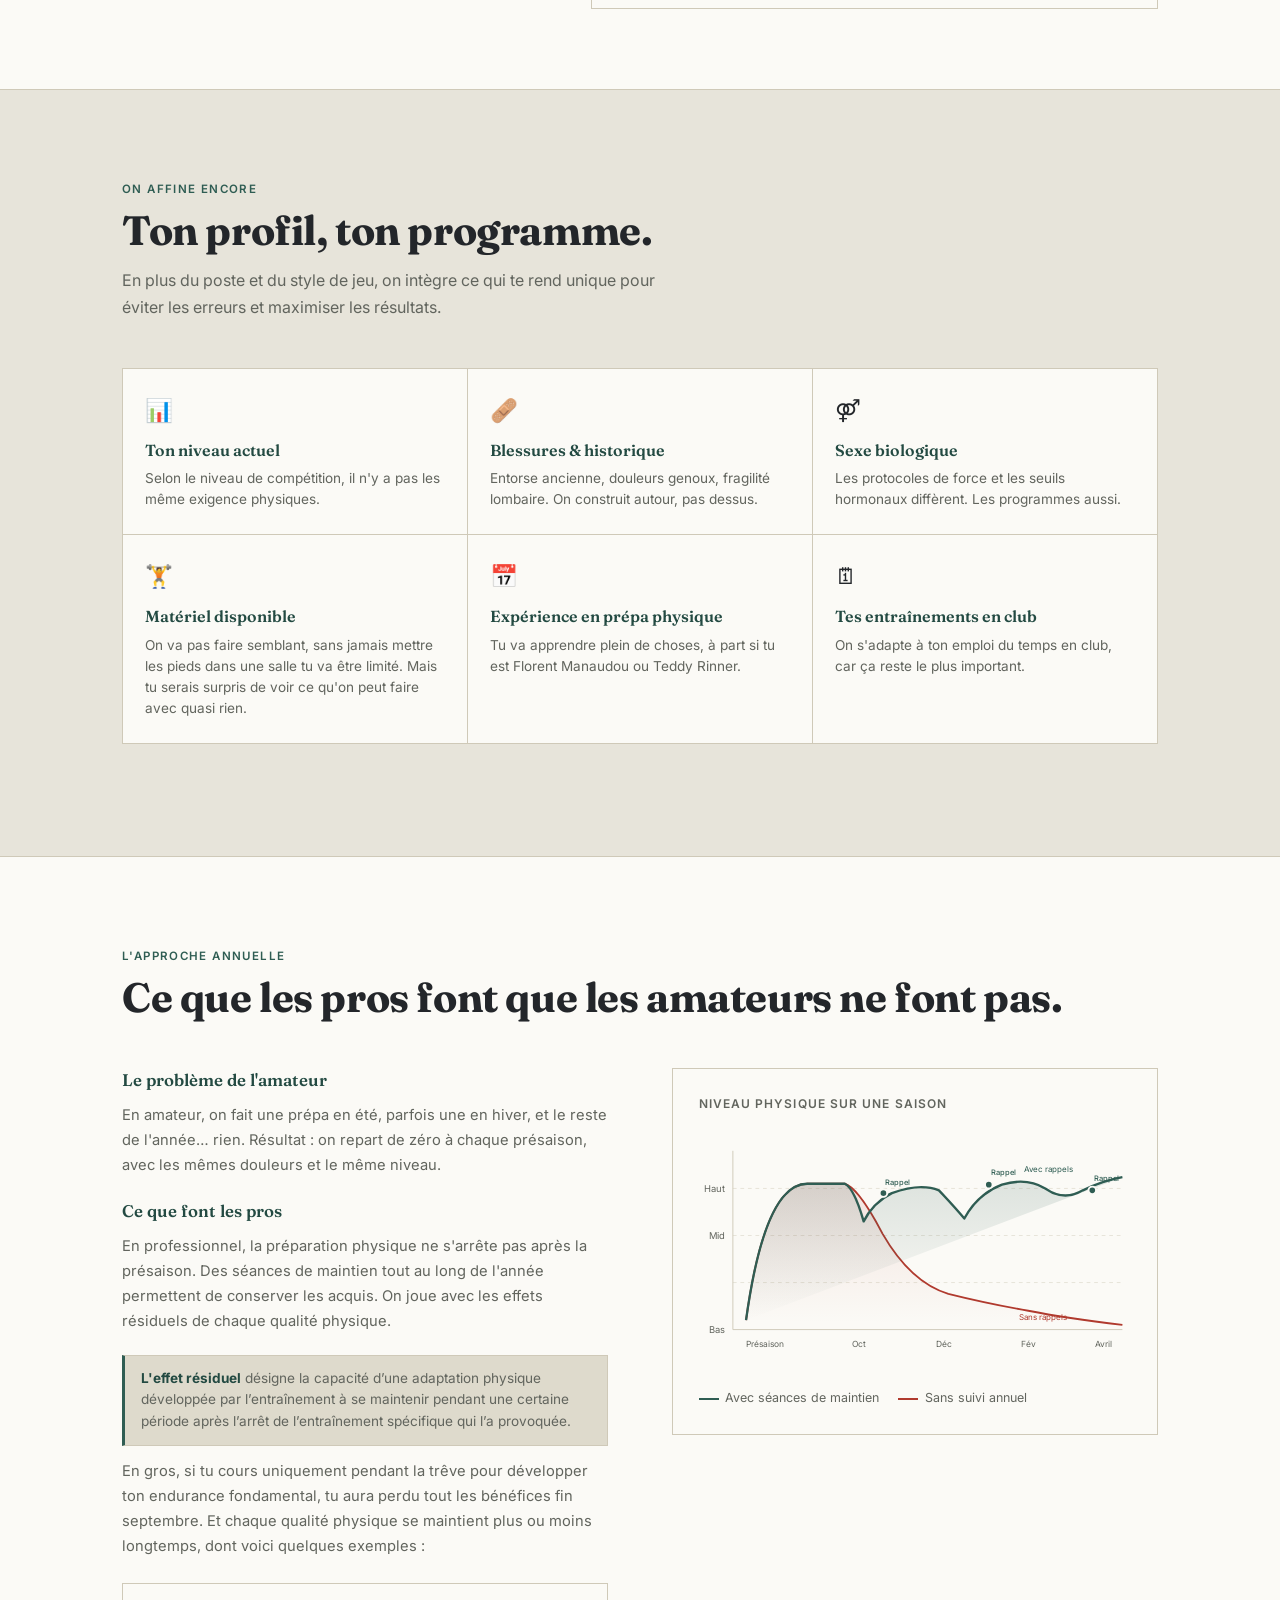
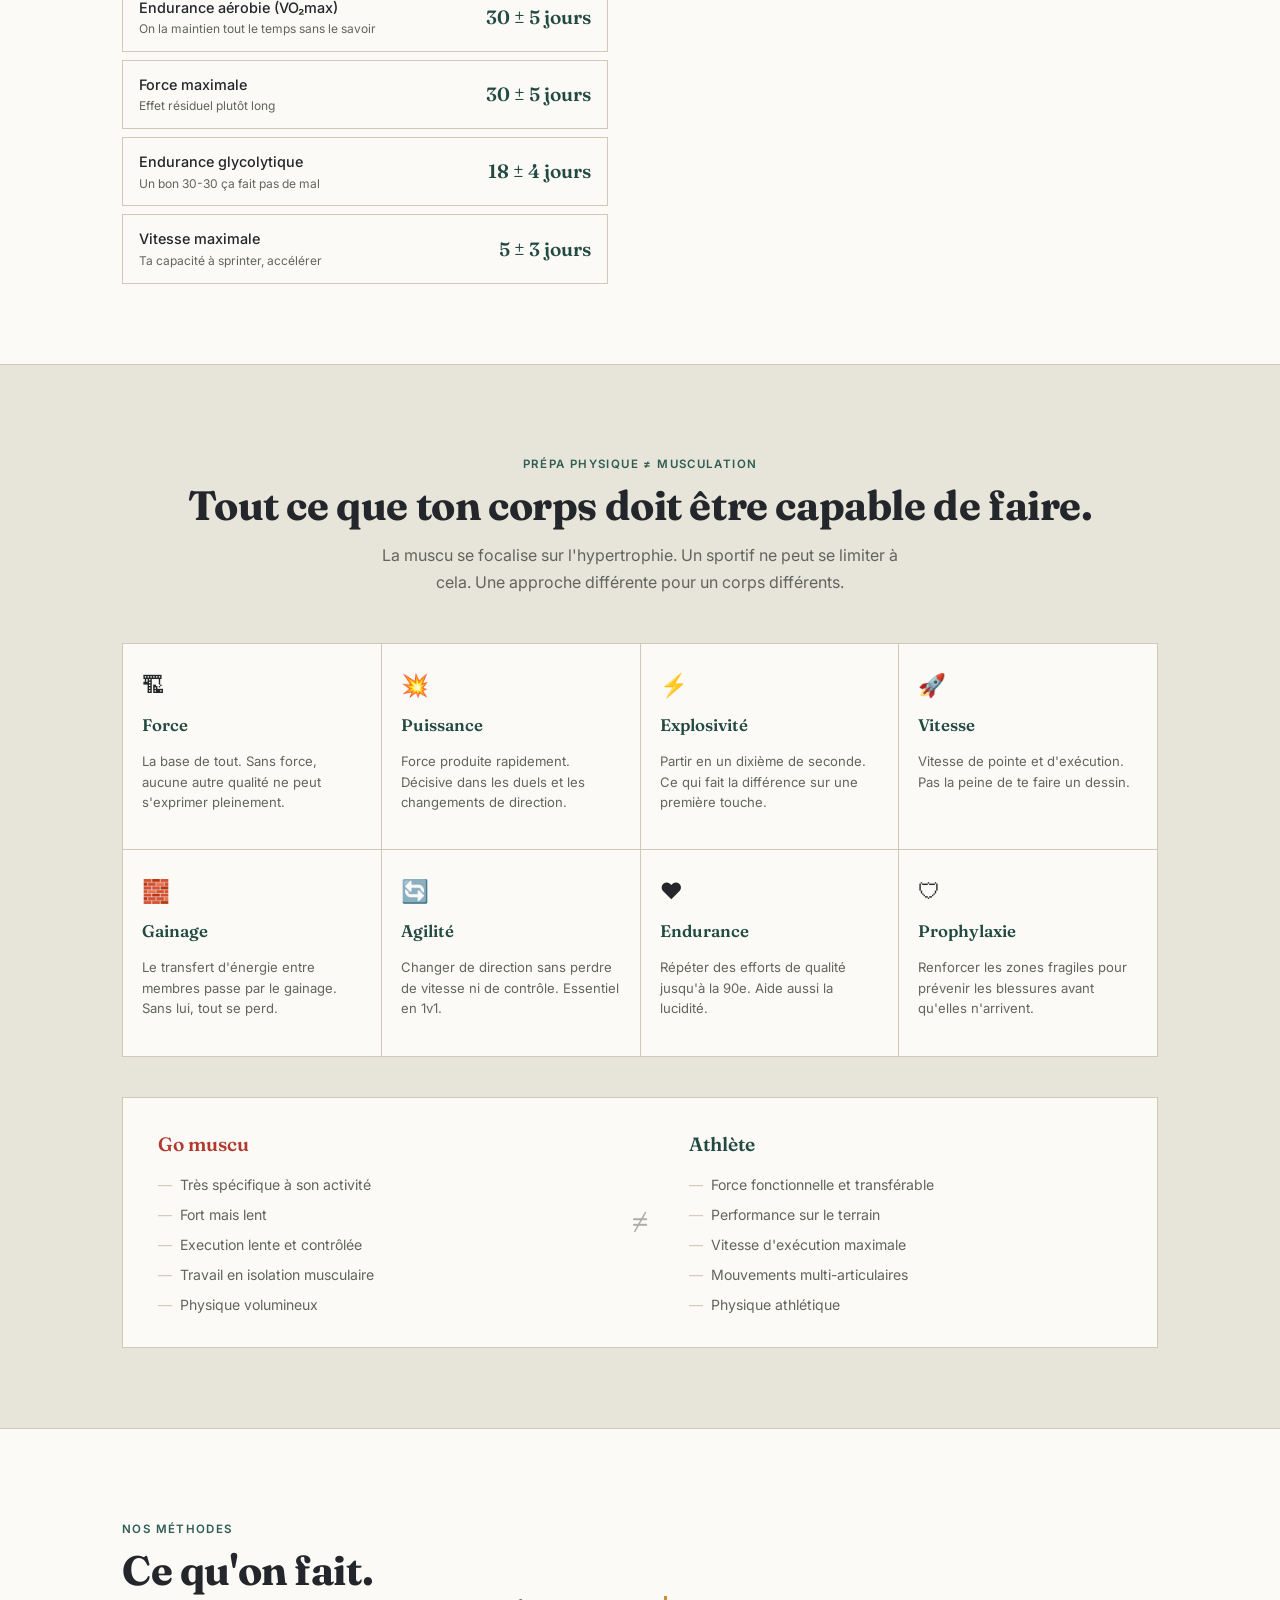
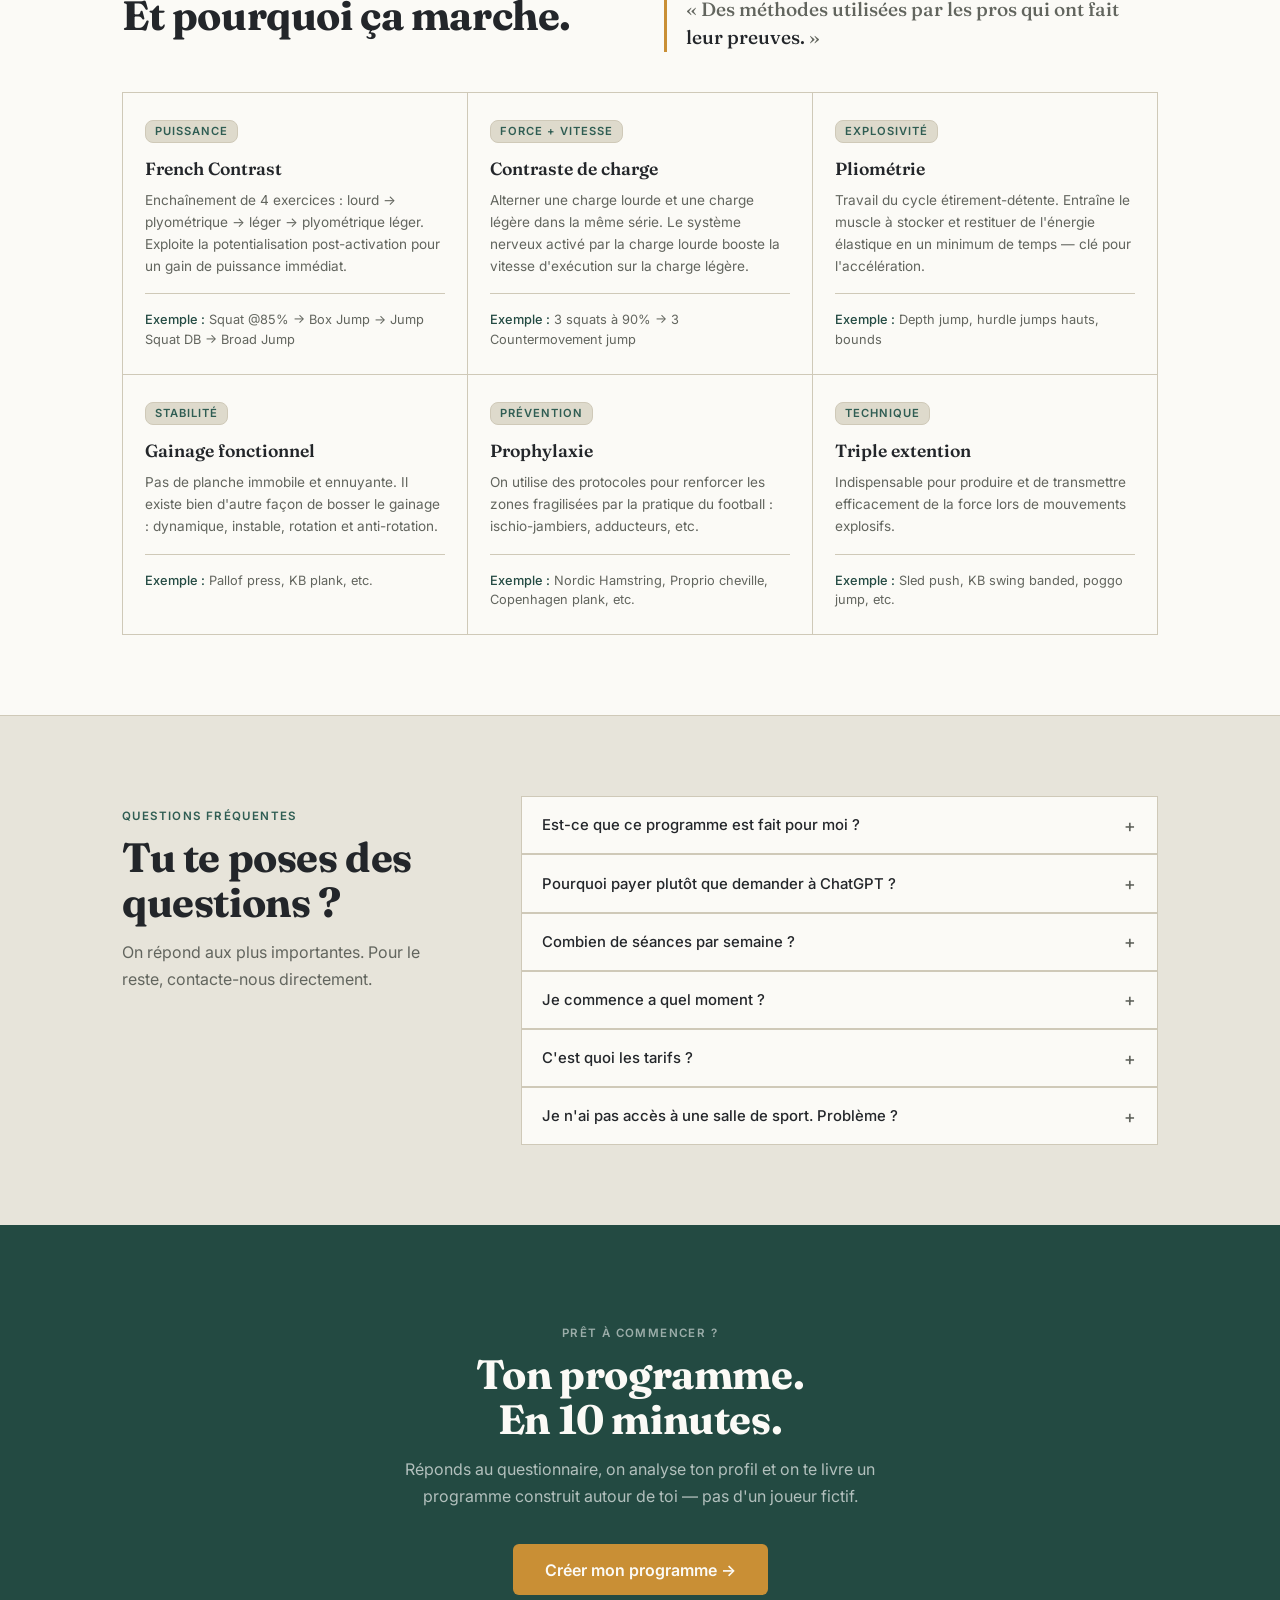
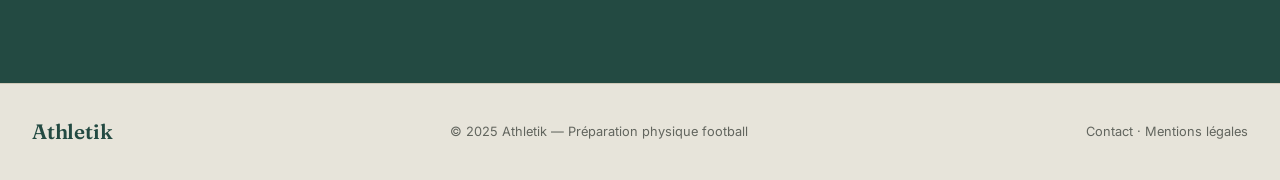
==== commit 54c51887: "Site publiable" ====
--- a/index.html
+++ b/index.html
@@ -1,59 +1,642 @@
 <!DOCTYPE html>
 <html lang="fr">
 <head>
-<meta charset="UTF-8">
-<meta name="viewport" content="width=device-width, initial-scale=1.0">
-<title>Ta Prépa Physique Foot</title>
-<link rel="stylesheet" href="style.css">
+  <meta charset="UTF-8">
+  <meta name="viewport" content="width=device-width, initial-scale=1.0">
+  <title>Athletik — Préparation physique football</title>
+
+  <link rel="stylesheet" href="style.css">
+  <link rel="preconnect" href="https://fonts.googleapis.com">
+  <link rel="stylesheet" href="landing.css">
+
 </head>
 <body>
 
-<header class="site-header">
-  <a href="index.html" class="logo">MyProg</a>
-  <!-- 
-  <nav class="site-nav">
-    <a href="index.html" class="active">Accueil</a>
-    <a href="infos.html">Infos</a>
-    <a href="planning.html">Planning</a>
-    <a href="niveau.html">Niveau</a>
-    <a href="matos.html">Matériel</a>
-    <a href="poste.html">Poste</a>
-    <a href="target.html">Target</a>
-    <a href="frequence.html">Fréquence</a>
-    <a href="pp.html">Préparation physique</a>
+<!-- ═══════════════════════════════════════════
+     NAV
+═══════════════════════════════════════════ -->
+<header class="lp-nav">
+  <a href="#" class="logo">Athletik</a>
+  <nav>
+    <ul class="lp-nav-links">
+      <li><a href="#individualisation">Notre approche</a></li>
+      <li><a href="#periodisation">Périodisation</a></li>
+      <li><a href="#techniques">Méthodes</a></li>
+      <li><a href="#faq">FAQ</a></li>
+    </ul>
   </nav>
-  -->
+  <a href="infos.html" class="btn-nav">Créer mon programme</a>
 </header>
 
-<main>
-  <section class="hero">
-    <div>
-      <h1>Fini les tours de terrains sans objectif</h1>
-      <p>Enfin un programme pour devenir un athlète.
-        Les connaissances du niveau pro, adapté au football amateur. 2 séances dans ton club ça ne suffit pas, passes au niveau supérieur. </p>
-      <a class="btn-valider" href="infos.html">Mon Programme</a>
-    </div>
+<!-- ═══════════════════════════════════════════
+     HERO
+═══════════════════════════════════════════ -->
+<section>
+  <div class="lp-hero">
+    <div class="lp-hero-text">
+      <p class="lp-hero-eyebrow">Préparation physique football</p>
+      <h1>Fini les tours de terrain <em>sans objectif.</em></h1>
+      <p class="lp-hero-sub">
+        Un programme construit pour les footballeurs qui ont de l'ambition. 
+        Des vraies séances de préparation physique pour être performant.
+      </p>
+      <div class="lp-hero-actions">
+        <a href="infos.html" class="btn-primary-lp">Obtenir mon programme</a>
+        <a href="#individualisation" class="btn-ghost-lp">Notre approche</a>
+      </div>
+    </div>
+
     <div class="hero-image">
       <img src="images/trois-ballons.jpg" alt="Joueur de football en pleine séance d'entraînement" class="hero-photo">
     </div>
-  </section>
-
-  <section class="features">
-    <div>
-      <h3>Un programme sur mesure</h3>
-      <p>Adapté à ton profil, pour devenir le joueur que tu veux.</p>
-    </div>
-    <div>
-      <h3>Muscu ≠ Prépa Physique</h3>
-      <p>La musculation n'est pas le bon chemin pour devenir un athlète.</p>
-    </div>
-    <div>
-      <h3>Au boulot</h3>
-      <p>Séances détaillées, prêtes à l'emploi, à toi de faire le taff. </p>
-    </div>
-  </section>
-</main>
-
-<script src="script.js"></script>
+
+    <!--
+    <div class="lp-hero-cards lp-fade">
+      <div class="lp-hero-card">
+        <div class="lp-hero-card-icon">🎯</div>
+        <div>
+          <div class="lp-hero-card-label">Individualisation</div>
+          <div class="lp-hero-card-value">4 niveaux d'analyse</div>
+          <div class="lp-hero-card-detail">Du profil sportif jusqu'au style de jeu</div>
+        </div>
+      </div>
+      <div class="lp-hero-card">
+        <div class="lp-hero-card-icon">⚡</div>
+        <div>
+          <div class="lp-hero-card-label">Méthodes</div>
+          <div class="lp-hero-card-value">French Contrast · Pliométrie</div>
+          <div class="lp-hero-card-detail">Techniques utilisées par les pros, adaptées à l'amateur</div>
+        </div>
+      </div>
+      <div class="lp-hero-card">
+        <div class="lp-hero-card-icon">📅</div>
+        <div>
+          <div class="lp-hero-card-label">Approche annuelle</div>
+          <div class="lp-hero-card-value">Maintien toute la saison</div>
+          <div class="lp-hero-card-detail">On ne repart pas de zéro chaque année</div>
+        </div>
+      </div>
+    </div>
+    -->
+
+  </div>
+</section>
+
+<!-- ═══════════════════════════════════════════
+     INDIVIDUALISATION
+═══════════════════════════════════════════ -->
+<div class="lp-section-bg" id="individualisation">
+  <div class="lp-inner">
+    <div class="cascade-layout">
+
+      <div class="cascade-intro-sticky lp-fade">
+        <p class="lp-eyebrow">Notre plus-value</p>
+        <h2 class="lp-section-title">Individualisation comme jamais.</h2>
+        <p class="lp-section-sub">
+          Ce programme prend en compte ta réalité, ton poste, ton football. 
+          Nous tentons d'atteindre un niveau personnalisation le plus précis possible. 
+          Ton entraînement doit être unique — comme toi.
+        </p>
+        <div class="precision-bar">
+          <div class="precision-bar-labels">
+            <span>Précision du programme</span><span>Maximale</span>
+          </div>
+          <div class="precision-track">
+            <div class="precision-fill"></div>
+          </div>
+        </div>
+      </div>
+
+      <div class="cascade-list lp-fade">
+
+        <div class="cascade-item">
+          <div class="cascade-num">1</div>
+          <div>
+            <div class="cascade-label">Niveau 1</div>
+            <div class="cascade-title">Le style de vie</div>
+            <p class="cascade-desc">
+              Un sportif n'a pas les même besoin qu'une personne sédentaire.
+              Généralement, les programmes sont à jour la dessus.
+            </p>
+            <span class="cascade-chip">Commun</span>
+          </div>
+        </div>
+
+        <div class="cascade-item">
+          <div class="cascade-num">2</div>
+          <div>
+            <div class="cascade-label">Niveau 2</div>
+            <div class="cascade-title">La discipline</div>
+            <p class="cascade-desc">
+              La plupart des sportifs confondent musculation et préparation physique. 
+              Un footballeur ne devrait pas s'entrainer comme un bodybuilder, ni comme un tennisman d'ailleurs.
+            </p>
+            <span class="cascade-chip">Peu commun</span>
+          </div>
+        </div>
+
+        <div class="cascade-item">
+          <div class="cascade-num">3</div>
+          <div>
+            <div class="cascade-label">Niveau 3</div>
+            <div class="cascade-title">Le poste</div>
+            <p class="cascade-desc">
+              La plupart des préparateurs physiques adaptent leurs séances aux postes de leurs joueurs,
+              mais c'est difficile à gérer avec un groupe entier. Cela reste réservé aux élites. 
+            </p>
+            <span class="cascade-chip">Rare</span>
+          </div>
+        </div>
+
+        <div class="cascade-item">
+          <div class="cascade-num">4</div>
+          <div>
+            <div class="cascade-label">Niveau 4 — Le plus fin</div>
+            <div class="cascade-title">Le style de jeu</div>
+            <p class="cascade-desc">
+              Kanté et Busquets jouent tous les deux milieu récupérateur.
+              L'un couvre le double de distance à haute intensité, l'autre donne l'impression de ne jamais courir.
+              Il faut le prendre en compte. 
+            </p>
+            <span class="cascade-chip">Très rare</span>
+          </div>
+        </div>
+
+      </div>
+    </div>
+  </div>
+</div>
+
+<!-- ═══════════════════════════════════════════
+     PROFIL
+═══════════════════════════════════════════ -->
+<section class="lp-section" id="profil">
+  <div class="lp-section-header lp-fade">
+    <p class="lp-eyebrow">On affine encore</p>
+    <h2 class="lp-section-title">Ton profil, ton programme.</h2>
+    <p class="lp-section-sub">
+      En plus du poste et du style de jeu, on intègre ce qui te rend unique
+      pour éviter les erreurs et maximiser les résultats.
+    </p>
+  </div>
+
+  <div class="profil-grid lp-fade">
+    <div class="profil-card">
+      <div class="profil-card-icon">📊</div>
+      <h4>Ton niveau actuel</h4>
+      <p>Selon le niveau de compétition, il n'y a pas les même exigence physiques.</p>
+    </div>
+    <div class="profil-card">
+      <div class="profil-card-icon">🩹</div>
+      <h4>Blessures & historique</h4>
+      <p>Entorse ancienne, douleurs genoux, fragilité lombaire. On construit autour, pas dessus.</p>
+    </div>
+    <div class="profil-card">
+      <div class="profil-card-icon">⚤</div>
+      <h4>Sexe biologique</h4>
+      <p>Les protocoles de force et les seuils hormonaux diffèrent. Les programmes aussi.</p>
+    </div>
+    <div class="profil-card">
+      <div class="profil-card-icon">🏋️</div>
+      <h4>Matériel disponible</h4>
+      <p>On va pas faire semblant, sans jamais mettre les pieds dans une salle tu va être limité. Mais tu serais surpris de voir ce qu'on peut faire avec quasi rien. </p>
+    </div>
+    <div class="profil-card">
+      <div class="profil-card-icon">📅</div>
+      <h4>Expérience en prépa physique</h4>
+      <p>Tu va apprendre plein de choses, à part si tu est Florent Manaudou ou Teddy Rinner. </p>
+    </div>
+    <div class="profil-card">
+      <div class="profil-card-icon">🗓</div>
+      <h4>Tes entraînements en club</h4>
+      <p>On s'adapte à ton emploi du temps en club, car ça reste le plus important. </p>
+    </div>
+  </div>
+
+  <!--
+  <div class="profil-badges lp-fade">
+    <span class="profil-badge"><span class="check">✓</span> Prophylaxie intégrée</span>
+    <span class="profil-badge"><span class="check">✓</span> Progression individualisée</span>
+    <span class="profil-badge"><span class="check">✓</span> Adapté à ton emploi du temps</span>
+    <span class="profil-badge"><span class="check">✓</span> Revue mensuelle</span>
+  </div>
+  -->
+</section>
+
+<!-- ═══════════════════════════════════════════
+     PERIODISATION
+═══════════════════════════════════════════ -->
+<div class="lp-section-bg" id="periodisation">
+  <div class="lp-inner">
+    <div class="lp-section-header lp-fade">
+      <p class="lp-eyebrow">L'approche annuelle</p>
+      <h2 class="lp-section-title">Ce que les pros font que les amateurs ne font pas.</h2>
+    </div>
+
+    <div class="perio-layout">
+      <div class="perio-text lp-fade">
+        <h3 class="perio-subtitle">Le problème de l'amateur</h3>
+        <p>
+          En amateur, on fait une prépa en été, parfois une en hiver, et le reste de l'année… rien.
+          Résultat : on repart de zéro à chaque présaison, avec les mêmes douleurs et le même niveau.
+        </p>
+
+        <h3 class="perio-subtitle">Ce que font les pros</h3>
+        <p>
+          En professionnel, la préparation physique ne s'arrête pas après la présaison. Des séances
+          de maintien tout au long de l'année permettent de conserver les acquis. On joue avec les
+          effets résiduels de chaque qualité physique.
+        </p>
+
+        <div class="info-box">
+          <strong>L'effet résiduel</strong> désigne
+          la capacité d’une adaptation physique développée par l’entraînement à se maintenir
+          pendant une certaine période après l’arrêt de l’entraînement spécifique qui l’a provoquée.
+        </div>
+
+        <p>
+          En gros, si tu cours uniquement pendant la trêve pour développer ton endurance fondamental, 
+          tu aura perdu tout les bénéfices fin septembre. Et chaque qualité physique se maintient plus ou moins longtemps,
+          dont voici quelques exemples :
+        </p>
+
+        <div class="residue-list">
+          <div class="residue-row">
+            <div>
+              <div class="residue-quality">Endurance aérobie (VO₂max)</div>
+              <div class="residue-sub">On la maintien tout le temps sans le savoir</div>
+            </div>
+            <div class="residue-duration">30 ± 5 jours</div>
+          </div>
+          <div class="residue-row">
+            <div>
+              <div class="residue-quality">Force maximale</div>
+              <div class="residue-sub">Effet résiduel plutôt long</div>
+            </div>
+            <div class="residue-duration">30 ± 5 jours</div>
+          </div>
+          <div class="residue-row">
+            <div>
+              <div class="residue-quality">Endurance glycolytique</div>
+              <div class="residue-sub">Un bon 30-30 ça fait pas de mal</div>
+            </div>
+            <div class="residue-duration">18 ± 4 jours</div>
+          </div>
+          <div class="residue-row">
+            <div>
+              <div class="residue-quality">Vitesse maximale</div>
+              <div class="residue-sub">Ta capacité à sprinter, accélérer</div>
+            </div>
+            <div class="residue-duration">5 ± 3 jours</div>
+          </div>
+        </div>
+      </div>
+
+      <div class="chart-card lp-fade">
+        <div class="chart-card-title">Niveau physique sur une saison</div>
+        <svg class="chart-svg" viewBox="0 0 460 250" xmlns="http://www.w3.org/2000/svg">
+          <defs>
+            <linearGradient id="gradGood" x1="0" y1="0" x2="0" y2="1">
+              <stop offset="0%" stop-color="#2F5D53" stop-opacity="0.15"/>
+              <stop offset="100%" stop-color="#2F5D53" stop-opacity="0"/>
+            </linearGradient>
+            <linearGradient id="gradBad" x1="0" y1="0" x2="0" y2="1">
+              <stop offset="0%" stop-color="#B03A2E" stop-opacity="0.12"/>
+              <stop offset="100%" stop-color="#B03A2E" stop-opacity="0"/>
+            </linearGradient>
+          </defs>
+
+          <!-- Grid -->
+          <line x1="36" y1="20" x2="36" y2="210" stroke="#CFC9B8" stroke-width="1"/>
+          <line x1="36" y1="210" x2="450" y2="210" stroke="#CFC9B8" stroke-width="1"/>
+          <line x1="36" y1="160" x2="450" y2="160" stroke="#CFC9B8" stroke-width="0.5" stroke-dasharray="4,4"/>
+          <line x1="36" y1="110" x2="450" y2="110" stroke="#CFC9B8" stroke-width="0.5" stroke-dasharray="4,4"/>
+          <line x1="36" y1="60" x2="450" y2="60" stroke="#CFC9B8" stroke-width="0.5" stroke-dasharray="4,4"/>
+
+          <!-- Y labels -->
+          <text x="28" y="214" text-anchor="end" fill="#62655E" font-size="10" font-family="Inter">Bas</text>
+          <text x="28" y="114" text-anchor="end" fill="#62655E" font-size="10" font-family="Inter">Mid</text>
+          <text x="28" y="64" text-anchor="end" fill="#62655E" font-size="10" font-family="Inter">Haut</text>
+
+          <!-- X labels -->
+          <text x="70" y="228" text-anchor="middle" fill="#62655E" font-size="9" font-family="Inter">Présaison</text>
+          <text x="170" y="228" text-anchor="middle" fill="#62655E" font-size="9" font-family="Inter">Oct</text>
+          <text x="260" y="228" text-anchor="middle" fill="#62655E" font-size="9" font-family="Inter">Déc</text>
+          <text x="350" y="228" text-anchor="middle" fill="#62655E" font-size="9" font-family="Inter">Fév</text>
+          <text x="430" y="228" text-anchor="middle" fill="#62655E" font-size="9" font-family="Inter">Avril</text>
+
+          <!-- COURBE SANS RAPPELS (rouge) -->
+          <path d="M50,200 Q70,55 115,55 L155,55 Q170,60 195,108 Q225,160 265,172 Q305,182 350,190 Q390,198 450,205"
+            fill="url(#gradBad)"/>
+          <path d="M50,200 Q70,55 115,55 L155,55 Q170,60 195,108 Q225,160 265,172 Q305,182 350,190 Q390,198 450,205"
+            fill="none" stroke="#B03A2E" stroke-width="2" stroke-linejoin="round"/>
+
+          <!-- COURBE AVEC RAPPELS (teal) -->
+          <path d="M50,200 Q70,55 115,55 L155,55 Q165,60 175,95 Q185,75 205,65 Q235,54 255,62 Q272,80 282,92 Q296,66 322,56 Q348,48 368,60 Q388,74 408,62 Q428,52 450,48"
+            fill="url(#gradGood)"/>
+          <path d="M50,200 Q70,55 115,55 L155,55 Q165,60 175,95 Q185,75 205,65 Q235,54 255,62 Q272,80 282,92 Q296,66 322,56 Q348,48 368,60 Q388,74 408,62 Q428,52 450,48"
+            fill="none" stroke="#2F5D53" stroke-width="2.5" stroke-linejoin="round"/>
+
+          <!-- Rappel dots -->
+          <circle cx="196" cy="65" r="4" fill="#2F5D53" stroke="#FBFAF6" stroke-width="2"/>
+          <circle cx="308" cy="56" r="4" fill="#2F5D53" stroke="#FBFAF6" stroke-width="2"/>
+          <circle cx="418" cy="62" r="4" fill="#2F5D53" stroke="#FBFAF6" stroke-width="2"/>
+
+          <!-- Rappel labels -->
+          <text x="198" y="56" fill="#2F5D53" font-size="8" font-family="Inter" font-weight="500">Rappel</text>
+          <text x="310" y="46" fill="#2F5D53" font-size="8" font-family="Inter" font-weight="500">Rappel</text>
+          <text x="420" y="52" fill="#2F5D53" font-size="8" font-family="Inter" font-weight="500">Rappel</text>
+
+          <!-- Legend inline -->
+          <text x="340" y="200" fill="#B03A2E" font-size="8.5" font-family="Inter">Sans rappels</text>
+          <text x="345" y="43" fill="#2F5D53" font-size="8.5" font-family="Inter">Avec rappels</text>
+        </svg>
+        <div class="chart-legend">
+          <div class="legend-item">
+            <div class="legend-line" style="background:#2F5D53"></div>
+            Avec séances de maintien
+          </div>
+          <div class="legend-item">
+            <div class="legend-line" style="background:#B03A2E"></div>
+            Sans suivi annuel
+          </div>
+        </div>
+      </div>
+    </div>
+  </div>
+</div>
+
+<!-- ═══════════════════════════════════════════
+     QUALITÉS PHYSIQUES
+═══════════════════════════════════════════ -->
+<section class="lp-section" id="qualites">
+  <div class="lp-section-header lp-fade" style="text-align:center">
+    <p class="lp-eyebrow">Prépa physique ≠ musculation</p>
+    <h2 class="lp-section-title">Tout ce que ton corps doit être capable de faire.</h2>
+    <p class="lp-section-sub" style="margin:0 auto">
+      La muscu se focalise sur l'hypertrophie. Un sportif ne peut se limiter à cela.
+      Une approche différente pour un corps différents.
+    </p>
+  </div>
+
+  <div class="qual-grid lp-fade">
+    <div class="qual-card">
+      <div class="qual-icon">🏗</div>
+      <div class="qual-name">Force</div>
+      <p class="qual-desc">La base de tout. Sans force, aucune autre qualité ne peut s'exprimer pleinement.</p>
+    </div>
+    <div class="qual-card">
+      <div class="qual-icon">💥</div>
+      <div class="qual-name">Puissance</div>
+      <p class="qual-desc">Force produite rapidement. Décisive dans les duels et les changements de direction.</p>
+    </div>
+    <div class="qual-card">
+      <div class="qual-icon">⚡️</div>
+      <div class="qual-name">Explosivité</div>
+      <p class="qual-desc">Partir en un dixième de seconde. Ce qui fait la différence sur une première touche.</p>
+    </div>
+    <div class="qual-card">
+      <div class="qual-icon">🚀</div>
+      <div class="qual-name">Vitesse</div>
+      <p class="qual-desc">Vitesse de pointe et d'exécution. Pas la peine de te faire un dessin.</p>
+    </div>
+    <div class="qual-card">
+      <div class="qual-icon">🧱</div>
+      <div class="qual-name">Gainage</div>
+      <p class="qual-desc">Le transfert d'énergie entre membres passe par le gainage. Sans lui, tout se perd.</p>
+    </div>
+    <div class="qual-card">
+      <div class="qual-icon">🔄</div>
+      <div class="qual-name">Agilité</div>
+      <p class="qual-desc">Changer de direction sans perdre de vitesse ni de contrôle. Essentiel en 1v1.</p>
+    </div>
+    <div class="qual-card">
+      <div class="qual-icon">❤️</div>
+      <div class="qual-name">Endurance</div>
+      <p class="qual-desc">Répéter des efforts de qualité jusqu'à la 90e. Aide aussi la lucidité.</p>
+    </div>
+    <div class="qual-card">
+      <div class="qual-icon">🛡</div>
+      <div class="qual-name">Prophylaxie</div>
+      <p class="qual-desc">Renforcer les zones fragiles pour prévenir les blessures avant qu'elles n'arrivent.</p>
+    </div>
+  </div>
+
+  <div class="qual-vs-box lp-fade">
+    <div class="vs-col bad">
+      <h4>Go muscu</h4>
+      <ul>
+        <li>Très spécifique à son activité</li>
+        <li>Fort mais lent</li>
+        <li>Execution lente et contrôlée</li>
+        <li>Travail en isolation musculaire</li>
+        <li>Physique volumineux</li>
+      </ul>
+    </div>
+    <div class="vs-divider">≠</div>
+    <div class="vs-col good">
+      <h4>Athlète</h4>
+      <ul>
+        <li>Force fonctionnelle et transférable</li>
+        <li>Performance sur le terrain</li>
+        <li>Vitesse d'exécution maximale</li>
+        <li>Mouvements multi-articulaires</li>
+        <li>Physique athlétique</li>
+      </ul>
+    </div>
+  </div>
+</section>
+
+<!-- ═══════════════════════════════════════════
+     TECHNIQUES
+═══════════════════════════════════════════ -->
+<div class="lp-section-bg" id="techniques">
+  <div class="lp-inner">
+    <div class="tech-header lp-fade">
+      <div>
+        <p class="lp-eyebrow">Nos méthodes</p>
+        <h2 class="lp-section-title">Ce qu'on fait.<br>Et pourquoi ça marche.</h2>
+      </div>
+      <blockquote class="tech-quote">
+        « Des méthodes utilisées par les pros qui ont fait
+        <em>leur preuves.</em> »
+      </blockquote>
+    </div>
+
+    <div class="tech-grid lp-fade">
+      <div class="tech-card">
+        <span class="tech-tag">Puissance</span>
+        <h4>French Contrast</h4>
+        <p>Enchaînement de 4 exercices : lourd → plyométrique → léger → plyométrique léger. Exploite la potentialisation post-activation pour un gain de puissance immédiat.</p>
+        <div class="tech-example">
+          <strong>Exemple :</strong> Squat @85% → Box Jump → Jump Squat DB → Broad Jump
+        </div>
+      </div>
+      <div class="tech-card">
+        <span class="tech-tag">Force + Vitesse</span>
+        <h4>Contraste de charge</h4>
+        <p>Alterner une charge lourde et une charge légère dans la même série. Le système nerveux activé par la charge lourde booste la vitesse d'exécution sur la charge légère.</p>
+        <div class="tech-example">
+          <strong>Exemple :</strong> 3 squats à 90% → 3 Countermovement jump
+        </div>
+      </div>
+      <div class="tech-card">
+        <span class="tech-tag">Explosivité</span>
+        <h4>Pliométrie</h4>
+        <p>Travail du cycle étirement-détente. Entraîne le muscle à stocker et restituer de l'énergie élastique en un minimum de temps — clé pour l'accélération.</p>
+        <div class="tech-example">
+          <strong>Exemple :</strong> Depth jump, hurdle jumps hauts, bounds
+        </div>
+      </div>
+      <div class="tech-card">
+        <span class="tech-tag">Stabilité</span>
+        <h4>Gainage fonctionnel</h4>
+        <p>Pas de planche immobile et ennuyante. Il existe bien d'autre façon de bosser le gainage : dynamique, instable, rotation et anti-rotation. </p>
+        <div class="tech-example">
+          <strong>Exemple :</strong> Pallof press, KB plank, etc.
+        </div>
+      </div>
+      <div class="tech-card">
+        <span class="tech-tag">Prévention</span>
+        <h4>Prophylaxie</h4>
+        <p>On utilise des protocoles pour renforcer les zones fragilisées par la pratique du football : ischio-jambiers, adducteurs, etc.</p>
+        <div class="tech-example">
+          <strong>Exemple :</strong> Nordic Hamstring, Proprio cheville, Copenhagen plank, etc.
+        </div>
+      </div>
+      <div class="tech-card">
+        <span class="tech-tag">Technique</span>
+        <h4>Triple extention</h4>
+        <p>Indispensable pour produire et de transmettre efficacement de la force lors de mouvements explosifs.</p>
+        <div class="tech-example">
+          <strong>Exemple :</strong> Sled push, KB swing banded, poggo jump, etc. 
+        </div>
+      </div>
+    </div>
+  </div>
+</div>
+
+<!-- ═══════════════════════════════════════════
+     FAQ
+═══════════════════════════════════════════ -->
+<section class="lp-section" id="faq">
+  <div class="faq-layout">
+    <div class="lp-fade">
+      <p class="lp-eyebrow">Questions fréquentes</p>
+      <h2 class="lp-section-title">Tu te poses des questions ?</h2>
+      <p class="lp-section-sub" style="margin-top:0.8rem">
+        On répond aux plus importantes. Pour le reste, contacte-nous directement.
+      </p>
+    </div>
+
+    <div class="faq-list lp-fade" id="faqList">
+
+      <div class="faq-item">
+        <button class="faq-question" data-faq>
+          Est-ce que ce programme est fait pour moi ?
+          <span class="faq-chevron">+</span>
+        </button>
+        <div class="faq-answer">
+          <div class="faq-answer-inner">
+            <p>Si tu joues au football — U17, senior amateur, vétérans ou futsal — oui. Le programme s'adapte à ton niveau, ton poste, ton équipement et ta disponibilité.</p>
+            <p>Si tu n'as jamais mis les pieds en salle, on commence par les fondamentaux. Si tu t'entraînes déjà régulièrement, on intègre et on optimise ce que tu fais.</p>
+          </div>
+        </div>
+      </div>
+
+      <div class="faq-item">
+        <button class="faq-question" data-faq>
+          Pourquoi payer plutôt que demander à ChatGPT ?
+          <span class="faq-chevron">+</span>
+        </button>
+        <div class="faq-answer">
+          <div class="faq-answer-inner">
+            <p>ChatGPT peut générer un programme. Il ne peut pas l'adapter à ta manière de jouer, suivre ta progression sur 3 mois, ajuster quand tu te blesses, ni avoir travaillé avec des footballeurs pendant des années.</p>
+            <p>Ce qu'on propose, c'est une expertise construite sur le terrain — pas un texte généré. La différence, tu la vois en présaison quand tu arrives dans ton meilleur état physique depuis des années.</p>
+          </div>
+        </div>
+      </div>
+
+      <div class="faq-item">
+        <button class="faq-question" data-faq>
+          Combien de séances par semaine ?
+          <span class="faq-chevron">+</span>
+        </button>
+        <div class="faq-answer">
+          <div class="faq-answer-inner">
+            <p>C'est toi qui voit ! La meilleure semaine n’est pas celle où toutes les cases sont cochées, mais celle que tu peux répéter durablement et qui travaille les bonnes priorités.</p>
+            <p>Les séances durent entre 45 et 75 minutes — conçues pour s'intégrer autour de tes entraînements collectifs, pas en concurrence avec eux.</p>
+          </div>
+        </div>
+      </div>
+
+      <div class="faq-item">
+        <button class="faq-question" data-faq>
+          Je commence a quel moment ?
+          <span class="faq-chevron">+</span>
+        </button>
+        <div class="faq-answer">
+          <div class="faq-answer-inner">
+            <p>Le plus tôt sera le mieux. Chaque jour que tu passes à attendre est perdu.</p>
+            <p>Si tu commences en pleine saison, on ira crescendo pour ne pas que tu sois à plat pour les moments importants.</p>
+          </div>
+        </div>
+      </div>
+
+      <div class="faq-item">
+        <button class="faq-question" data-faq>
+          C'est quoi les tarifs ?
+          <span class="faq-chevron">+</span>
+        </button>
+        <div class="faq-answer">
+          <div class="faq-answer-inner">
+            <p>Bonne question, c'est important. On veut rendre la préparation physique accéssible à tous. C'est pourquoi on a mis en place des tarifs intersséssants. Dès 19€ tu peux avoir un programme.</p>
+            <p>Ensuite des offres plus complètes et sur le long terme vont voir le jour.</p>
+          </div>
+        </div>
+      </div>
+
+      <div class="faq-item">
+        <button class="faq-question" data-faq>
+          Je n'ai pas accès à une salle de sport. Problème ?
+          <span class="faq-chevron">+</span>
+        </button>
+        <div class="faq-answer">
+          <div class="faq-answer-inner">
+            <p>Non. Lors du questionnaire, tu indiques ton matériel disponible : salle complète, salle basique, bandes élastiques, lest, ou rien du tout. Le programme s'adapte.</p>
+            <p>La pliométrie et le gainage fonctionnel ne nécessitent aucun équipement. D'autres exercices peuvent être adaptés avec du matériel minimal. Mais on va pas se mentir, difficile de faire quelque chose de professionnel avec rien de rien.</p>
+          </div>
+        </div>
+      </div>
+
+    </div>
+  </div>
+</section>
+
+<!-- ═══════════════════════════════════════════
+     CTA FINAL
+═══════════════════════════════════════════ -->
+<div class="lp-cta-final">
+  <div class="lp-inner lp-fade" style="text-align:center">
+    <p class="lp-eyebrow">Prêt à commencer ?</p>
+    <h2 class="lp-section-title">Ton programme. En 10 minutes.</h2>
+    <p class="lp-section-sub">
+      Réponds au questionnaire, on analyse ton profil et on te livre
+      un programme construit autour de toi — pas d'un joueur fictif.
+    </p>
+    <a href="infos.html" class="btn-cta-final">Créer mon programme →</a>
+  </div>
+</div>
+
+<!-- ═══════════════════════════════════════════
+     FOOTER
+═══════════════════════════════════════════ -->
+<footer class="lp-footer">
+  <a href="#" class="logo" style="font-family:'Fraunces',serif;font-weight:600;color:var(--teal-dark);text-decoration:none">Athletik</a>
+  <p>© 2025 Athletik — Préparation physique football</p>
+  <p>Contact · Mentions légales</p>
+</footer>
+
+<script src="landing.js"></script>
 </body>
 </html>
--- a/style.css
+++ b/style.css
@@ -161,7 +161,7 @@
 .cta:hover{ background: var(--teal-dark); }
 
 .hero-image{
-  height: 320px;
+  height: 400px;
   overflow: hidden;
   border: 1px solid var(--line);
 }
@@ -787,4 +787,202 @@
   0%   { opacity: 0.6; }
   70%  { opacity: 0.6; }
   100% { opacity: 0; }
+}
+
+
+
+
+
+/* ---------- Page Blessures ---------- */
+.body-row{
+  display: flex;
+  gap: 2.5rem;
+  justify-content: center;
+  align-items: flex-start;
+  flex-wrap: wrap;
+  margin: 1.8rem 0 2rem;
+}
+
+.body-col{
+  display: flex;
+  flex-direction: column;
+  align-items: center;
+  max-width: 280px;
+  width: 100%;
+}
+
+.body-diagram{
+  position: relative;
+  width: 100%;
+}
+
+.body-diagram img{
+  width: 100%;
+  height: auto;
+  display: block;
+}
+
+.body-marker{
+  position: absolute;
+  width: 18px;
+  height: 18px;
+  margin: -9px 0 0 -9px; /* centre le point pile sur ses coordonnées top/left */
+  border-radius: 50%;
+  background: rgba(196, 58, 58, 0.9);
+  border: 2px solid var(--card);
+  cursor: pointer;
+  padding: 0;
+  transition: background 0.15s ease, transform 0.15s ease;
+}
+
+.body-marker:hover{ transform: scale(1.2); }
+
+.body-marker:focus{
+  outline: 2px solid var(--ink);
+  outline-offset: 2px;
+}
+
+.body-marker.logged{ background: var(--teal); }
+
+.injury-panel-section{
+  max-width: 480px;
+  margin: 0 auto 2rem;
+}
+
+.btn-autre{
+  display: block;
+  margin: 0 auto 1.2rem;
+  background: none;
+  border: 1px dashed var(--line);
+  border-radius: var(--radius-btn);
+  padding: 0.6rem 1.1rem;
+  color: var(--ink-soft);
+  font-size: 0.9rem;
+  cursor: pointer;
+}
+
+.btn-autre:hover{
+  border-color: var(--teal);
+  color: var(--teal-dark);
+}
+
+.injury-panel{
+  background: var(--card);
+  border: 1px solid var(--line);
+  padding: 1rem 1.2rem;
+  margin-bottom: 1.2rem;
+}
+
+.injury-panel-zone{
+  margin: 0 0 0.6rem;
+  font-weight: 500;
+  color: var(--teal-dark);
+}
+
+.injury-panel-row{
+  display: flex;
+  gap: 0.6rem;
+  flex-wrap: wrap;
+}
+
+.injury-panel-row input{
+  flex: 1 1 200px;
+  padding: 0.55rem 0.7rem;
+  border: 1px solid var(--line);
+  border-radius: var(--radius-btn);
+  background: var(--bg);
+  font-family: inherit;
+  font-size: 0.95rem;
+}
+
+.injury-list{
+  display: flex;
+  flex-direction: column;
+  gap: 0.5rem;
+}
+
+.injury-chip{
+  display: flex;
+  align-items: center;
+  justify-content: space-between;
+  background: var(--bg-soft);
+  border-radius: var(--radius-chip);
+  padding: 0.5rem 0.8rem;
+  font-size: 0.9rem;
+}
+
+.injury-chip button{
+  background: none;
+  border: none;
+  color: var(--ink-soft);
+  font-size: 1rem;
+  cursor: pointer;
+  line-height: 1;
+}
+
+/* ---------- Page finale ---------- */
+.qualities-section,
+.week-preview-section{
+  max-width: 640px;
+  margin: 0 auto 2.5rem;
+}
+
+.radar-wrap{
+  display: flex;
+  justify-content: center;
+}
+
+.week-preview{
+  display: flex;
+  flex-direction: column;
+  gap: 0.8rem;
+}
+
+.week-preview-card{
+  position: relative;
+  background: var(--card);
+  border: 1px solid var(--line);
+  padding: 1rem 1.2rem;
+  overflow: hidden;
+}
+
+.week-preview-card h3{
+  font-family: 'Fraunces', serif;
+  font-size: 1.05rem;
+  margin: 0 0 0.4rem;
+  color: var(--teal-dark);
+}
+
+.week-preview-card p{
+  margin: 0.2rem 0;
+  color: var(--ink-soft);
+  font-size: 0.9rem;
+}
+
+.week-preview-card.locked p{
+  filter: blur(4px);
+  user-select: none;
+}
+
+.lock-overlay{
+  position: absolute;
+  inset: 0;
+  display: flex;
+  flex-direction: column;
+  align-items: center;
+  justify-content: center;
+  gap: 0.3rem;
+  background: rgba(251, 250, 246, 0.7);
+  font-size: 1.4rem;
+}
+
+.lock-overlay span{
+  font-size: 0.8rem;
+  font-weight: 500;
+  color: var(--ink-soft);
+}
+
+.week-preview-empty{
+  color: var(--ink-soft);
+  text-align: center;
 }
--- a/landing.css
+++ b/landing.css
@@ -0,0 +1,944 @@
+/* ============================================================
+   ATHLETIK — Landing page styles
+   Extends the base style.css of the existing site.
+   Import your base style.css BEFORE this file.
+   ============================================================ */
+
+@import url('https://fonts.googleapis.com/css2?family=Fraunces:opsz,wght@9..144,400;9..144,500;9..144,600;9..144,700&family=Inter:wght@400;500;600&display=swap');
+
+/* ── Smooth scroll ── */
+html { scroll-behavior: smooth; }
+
+/* ── Shared layout wrapper ── */
+.lp-inner {
+  max-width: 1100px;
+  margin: 0 auto;
+  padding: 0 2rem;
+}
+
+/* ============================================================
+   NAV  (replaces / extends .site-header if used standalone)
+   ============================================================ */
+.lp-nav {
+  position: sticky;
+  top: 0;
+  z-index: 20;
+  display: flex;
+  align-items: center;
+  justify-content: space-between;
+  gap: 1.5rem;
+  padding: 1.1rem 2rem;
+  background: var(--bg);
+  border-bottom: 1px solid var(--line);
+}
+
+.lp-nav .logo {
+  font-family: 'Fraunces', serif;
+  font-size: 1.3rem;
+  color: var(--teal-dark);
+  text-decoration: none;
+  font-weight: 600;
+}
+
+.lp-nav-links {
+  display: flex;
+  gap: 0.4rem;
+  list-style: none;
+  margin: 0;
+  padding: 0;
+}
+
+.lp-nav-links a {
+  text-decoration: none;
+  font-size: 0.93rem;
+  font-weight: 500;
+  color: var(--ink-soft);
+  padding: 0.4rem 0.85rem;
+  border-radius: var(--radius-btn);
+  transition: background 0.15s ease, color 0.15s ease;
+}
+
+.lp-nav-links a:hover {
+  background: var(--bg-soft);
+  color: var(--ink);
+}
+
+/* ── CTA button variant (nav) ── */
+.btn-nav {
+  background: var(--teal);
+  color: var(--card);
+  border: none;
+  padding: 0.55rem 1.2rem;
+  border-radius: var(--radius-btn);
+  font-family: 'Inter', sans-serif;
+  font-size: 0.93rem;
+  font-weight: 500;
+  cursor: pointer;
+  text-decoration: none;
+  transition: background 0.15s ease;
+}
+
+.btn-nav:hover { background: var(--gold); }
+
+@media (max-width: 700px) {
+  .lp-nav-links { display: none; }
+}
+
+/* ============================================================
+   HERO
+   ============================================================ */
+.lp-hero {
+  padding: 5rem 2rem 4rem;
+  max-width: 1100px;
+  margin: 0 auto;
+  display: grid;
+  grid-template-columns: 1.15fr 0.85fr;
+  gap: 3.5rem;
+  align-items: center;
+}
+
+.lp-hero-eyebrow {
+  font-size: 0.78rem;
+  font-weight: 600;
+  letter-spacing: 0.1em;
+  text-transform: uppercase;
+  color: var(--teal);
+  margin-bottom: 1rem;
+}
+
+.lp-hero h1 {
+  font-family: 'Fraunces', serif;
+  font-size: clamp(2.4rem, 4.5vw, 3.6rem);
+  line-height: 1.08;
+  font-weight: 700;
+  letter-spacing: -0.01em;
+  color: var(--ink);
+  max-width: 13ch;
+  margin: 0 0 1.2rem;
+}
+
+.lp-hero h1 em {
+  font-style: normal;
+  color: var(--teal-dark);
+}
+
+.lp-hero-sub {
+  font-size: 1.02rem;
+  color: var(--ink-soft);
+  max-width: 42ch;
+  line-height: 1.7;
+  margin: 0 0 2rem;
+}
+
+.lp-hero-actions {
+  display: flex;
+  gap: 0.9rem;
+  flex-wrap: wrap;
+  align-items: center;
+}
+
+.btn-primary-lp {
+  display: inline-block;
+  background: var(--teal);
+  color: var(--card);
+  border: none;
+  padding: 0.78rem 1.5rem;
+  border-radius: var(--radius-btn);
+  font-family: 'Inter', sans-serif;
+  font-weight: 500;
+  font-size: 0.98rem;
+  cursor: pointer;
+  text-decoration: none;
+  transition: background 0.15s ease;
+}
+
+.btn-primary-lp:hover { background: var(--teal-dark); }
+
+.btn-ghost-lp {
+  display: inline-block;
+  background: transparent;
+  color: var(--ink-soft);
+  border: 1px solid var(--line);
+  padding: 0.78rem 1.4rem;
+  border-radius: var(--radius-btn);
+  font-family: 'Inter', sans-serif;
+  font-weight: 500;
+  font-size: 0.98rem;
+  cursor: pointer;
+  text-decoration: none;
+  transition: border-color 0.15s ease, color 0.15s ease;
+}
+
+.btn-ghost-lp:hover { border-color: var(--teal); color: var(--teal-dark); }
+
+/* Hero right: stat cards */
+.lp-hero-cards {
+  display: flex;
+  flex-direction: column;
+  gap: 0.8rem;
+}
+
+.lp-hero-card {
+  background: var(--card);
+  border: 1px solid var(--line);
+  padding: 1.1rem 1.3rem;
+  display: flex;
+  align-items: flex-start;
+  gap: 1rem;
+}
+
+.lp-hero-card-icon {
+  font-size: 1.5rem;
+  line-height: 1;
+  flex-shrink: 0;
+  margin-top: 2px;
+}
+
+.lp-hero-card-label {
+  font-size: 0.73rem;
+  font-weight: 600;
+  letter-spacing: 0.08em;
+  text-transform: uppercase;
+  color: var(--ink-soft);
+  margin-bottom: 2px;
+}
+
+.lp-hero-card-value {
+  font-family: 'Fraunces', serif;
+  font-size: 1.05rem;
+  font-weight: 600;
+  color: var(--teal-dark);
+}
+
+.lp-hero-card-detail {
+  font-size: 0.8rem;
+  color: var(--ink-soft);
+  margin-top: 2px;
+}
+
+@media (max-width: 720px) {
+  .lp-hero { grid-template-columns: 1fr; padding-top: 2.5rem; }
+}
+
+/* ============================================================
+   SECTION shared helpers
+   ============================================================ */
+.lp-section {
+  padding: 5rem 2rem;
+  max-width: 1100px;
+  margin: 0 auto;
+}
+
+/* full-width background variant */
+.lp-section-bg {
+  background: var(--card);
+  border-top: 1px solid var(--line);
+  border-bottom: 1px solid var(--line);
+  padding: 5rem 2rem;
+}
+
+.lp-section-bg .lp-inner { max-width: 1100px; margin: 0 auto; }
+
+.lp-eyebrow {
+  font-size: 0.72rem;
+  font-weight: 600;
+  letter-spacing: 0.12em;
+  text-transform: uppercase;
+  color: var(--teal);
+  margin-bottom: 0.6rem;
+}
+
+.lp-section-title {
+  font-family: 'Fraunces', serif;
+  font-size: clamp(1.8rem, 3.2vw, 2.6rem);
+  font-weight: 700;
+  line-height: 1.1;
+  color: var(--ink);
+  margin: 0 0 0.9rem;
+}
+
+.lp-section-sub {
+  color: var(--ink-soft);
+  font-size: 1rem;
+  max-width: 54ch;
+  line-height: 1.65;
+  margin: 0;
+}
+
+.lp-section-header {
+  margin-bottom: 3rem;
+}
+
+/* ============================================================
+   INDIVIDUALISATION — cascade
+   ============================================================ */
+.cascade-layout {
+  display: grid;
+  grid-template-columns: 1fr 1.4fr;
+  gap: 4rem;
+  align-items: start;
+}
+
+.cascade-intro-sticky {
+  position: sticky;
+  top: 90px;
+}
+
+/* precision bar */
+.precision-bar {
+  margin-top: 2rem;
+  display: flex;
+  flex-direction: column;
+  gap: 0.5rem;
+}
+
+.precision-bar-labels {
+  display: flex;
+  justify-content: space-between;
+  font-size: 0.78rem;
+  color: var(--ink-soft);
+}
+
+.precision-track {
+  height: 6px;
+  background: var(--bg-soft);
+  border: 1px solid var(--line);
+  border-radius: 999px;
+  overflow: hidden;
+}
+
+.precision-fill {
+  height: 100%;
+  width: 100%;
+  background: var(--teal);
+  border-radius: 999px;
+}
+
+/* cascade list */
+.cascade-list {
+  display: flex;
+  flex-direction: column;
+  border: 1px solid var(--line);
+  background: var(--line);
+  gap: 1px;
+}
+
+.cascade-item {
+  background: var(--card);
+  padding: 1.5rem 1.6rem;
+  display: grid;
+  grid-template-columns: 48px 1fr;
+  gap: 1.1rem;
+  align-items: start;
+  transition: background 0.15s ease;
+}
+
+.cascade-item:hover { background: var(--bg-soft); }
+
+.cascade-num {
+  width: 48px;
+  height: 48px;
+  border: 1px solid var(--line);
+  background: var(--bg);
+  border-radius: 50%;
+  display: flex;
+  align-items: center;
+  justify-content: center;
+  font-family: 'Fraunces', serif;
+  font-size: 1.2rem;
+  font-weight: 600;
+  color: var(--teal-dark);
+  flex-shrink: 0;
+  margin-top: 2px;
+}
+
+.cascade-item:last-child .cascade-num {
+  background: var(--teal);
+  color: var(--card);
+  border-color: var(--teal-dark);
+}
+
+.cascade-label {
+  font-size: 0.7rem;
+  font-weight: 600;
+  letter-spacing: 0.1em;
+  text-transform: uppercase;
+  color: var(--ink-soft);
+  margin-bottom: 3px;
+}
+
+.cascade-title {
+  font-family: 'Fraunces', serif;
+  font-size: 1.15rem;
+  font-weight: 600;
+  color: var(--ink);
+  margin-bottom: 5px;
+}
+
+.cascade-desc {
+  font-size: 0.88rem;
+  color: var(--ink-soft);
+  line-height: 1.6;
+}
+
+.cascade-chip { /* a voir si on garde */
+  display: inline-block;
+  margin-top: 0.6rem;
+  font-size: 0.73rem;
+  font-weight: 500;
+  color: var(--teal-dark);
+  background: var(--bg-soft);
+  border: 1px solid var(--line);
+  border-radius: var(--radius-chip);
+  padding: 0.2rem 0.6rem;
+}
+
+@media (max-width: 800px) {
+  .cascade-layout { grid-template-columns: 1fr; }
+  .cascade-intro-sticky { position: static; }
+}
+
+/* ============================================================
+   PROFIL — grid de 6 cartes
+   ============================================================ */
+.profil-grid {
+  display: grid;
+  grid-template-columns: repeat(3, 1fr);
+  gap: 1px;
+  background: var(--line);
+  border: 1px solid var(--line);
+  margin-bottom: 2rem;
+}
+
+.profil-card {
+  background: var(--card);
+  padding: 1.5rem 1.4rem;
+  transition: background 0.15s ease;
+}
+
+.profil-card:hover { background: var(--bg-soft); }
+
+.profil-card-icon {
+  font-size: 1.4rem;
+  margin-bottom: 0.7rem;
+}
+
+.profil-card h4 {
+  font-family: 'Fraunces', serif;
+  font-size: 1rem;
+  font-weight: 600;
+  color: var(--teal-dark);
+  margin: 0 0 0.4rem;
+}
+
+.profil-card p {
+  font-size: 0.85rem;
+  color: var(--ink-soft);
+  margin: 0;
+  line-height: 1.55;
+}
+
+/* badges row */
+.profil-badges {
+  display: flex;
+  flex-wrap: wrap;
+  gap: 0.5rem;
+  justify-content: center;
+  margin-top: 2rem;
+}
+
+.profil-badge {
+  display: inline-flex;
+  align-items: center;
+  gap: 0.4rem;
+  border: 1px solid var(--line);
+  background: var(--card);
+  border-radius: var(--radius-chip);
+  padding: 0.4rem 0.85rem;
+  font-size: 0.82rem;
+  color: var(--ink-soft);
+}
+
+.profil-badge .check { color: var(--teal); font-weight: 600; }
+
+@media (max-width: 720px) {
+  .profil-grid { grid-template-columns: 1fr 1fr; }
+}
+
+@media (max-width: 480px) {
+  .profil-grid { grid-template-columns: 1fr; }
+}
+
+/* ============================================================
+   PERIODISATION
+   ============================================================ */
+.perio-layout {
+  display: grid;
+  grid-template-columns: 1fr 1fr;
+  gap: 4rem;
+  align-items: start;
+}
+
+.perio-subtitle {
+  font-family: 'Fraunces', serif;
+  font-size: 1.05rem;
+  font-weight: 600;
+  color: var(--teal-dark);
+  margin: 0 0 0.6rem;
+}
+
+.perio-text p {
+  font-size: 0.92rem;
+  color: var(--ink-soft);
+  line-height: 1.7;
+  margin: 0 0 1.3rem;
+}
+
+/* residue cards */
+.residue-list {
+  display: flex;
+  flex-direction: column;
+  gap: 0.5rem;
+  margin-top: 1.5rem;
+}
+
+.residue-row {
+  background: var(--card);
+  border: 1px solid var(--line);
+  padding: 0.8rem 1rem;
+  display: flex;
+  align-items: center;
+  justify-content: space-between;
+  gap: 1rem;
+}
+
+.residue-quality {
+  font-size: 0.9rem;
+  font-weight: 500;
+  color: var(--ink);
+}
+
+.residue-sub {
+  font-size: 0.75rem;
+  color: var(--ink-soft);
+  margin-top: 2px;
+}
+
+.residue-duration {
+  font-family: 'Fraunces', serif;
+  font-size: 1.2rem;
+  font-weight: 600;
+  color: var(--teal-dark);
+  white-space: nowrap;
+}
+
+/* chart card */
+.chart-card {
+  background: var(--card);
+  border: 1px solid var(--line);
+  padding: 1.6rem;
+}
+
+.chart-card-title {
+  font-size: 0.75rem;
+  font-weight: 600;
+  letter-spacing: 0.09em;
+  text-transform: uppercase;
+  color: var(--ink-soft);
+  margin-bottom: 1.2rem;
+}
+
+.chart-svg { width: 100%; height: auto; }
+
+.chart-legend {
+  display: flex;
+  gap: 1.2rem;
+  margin-top: 1rem;
+  flex-wrap: wrap;
+}
+
+.legend-item {
+  display: flex;
+  align-items: center;
+  gap: 0.4rem;
+  font-size: 0.78rem;
+  color: var(--ink-soft);
+}
+
+.legend-line {
+  width: 20px;
+  height: 2px;
+}
+
+@media (max-width: 800px) {
+  .perio-layout { grid-template-columns: 1fr; }
+}
+
+/* ============================================================
+   QUALITÉS PHYSIQUES
+   ============================================================ */
+.qual-grid {
+  display: grid;
+  grid-template-columns: repeat(4, 1fr);
+  gap: 1px;
+  background: var(--line);
+  border: 1px solid var(--line);
+  margin-bottom: 2.5rem;
+}
+
+.qual-card {
+  background: var(--card);
+  padding: 1.5rem 1.2rem;
+  transition: background 0.15s ease;
+}
+
+.qual-card:hover {
+  background: var(--bg-soft);
+}
+
+
+
+.qual-icon { font-size: 1.4rem; margin-bottom: 0.7rem; }
+
+.qual-name {
+  font-family: 'Fraunces', serif;
+  font-size: 1.05rem;
+  font-weight: 600;
+  color: var(--teal-dark);
+  margin-bottom: 0.4rem;
+}
+
+.qual-desc {
+  font-size: 0.82rem;
+  color: var(--ink-soft);
+  line-height: 1.55;
+}
+
+/* VS box */
+.qual-vs-box {
+  display: grid;
+  grid-template-columns: 1fr auto 1fr;
+  gap: 2.5rem;
+  align-items: center;
+  background: var(--card);
+  border: 1px solid var(--line);
+  padding: 2rem 2.2rem;
+}
+
+.vs-col h4 {
+  font-family: 'Fraunces', serif;
+  font-size: 1.2rem;
+  font-weight: 600;
+  margin: 0 0 1rem;
+}
+
+.vs-col.bad h4 { color: #B03A2E; }
+.vs-col.good h4 { color: var(--teal-dark); }
+
+.vs-col ul {
+  list-style: none;
+  padding: 0;
+  margin: 0;
+  display: flex;
+  flex-direction: column;
+  gap: 0.55rem;
+}
+
+.vs-col li {
+  font-size: 0.88rem;
+  color: var(--ink-soft);
+  display: flex;
+  gap: 0.5rem;
+  align-items: flex-start;
+}
+
+.vs-col li::before { content: '—'; color: var(--line); flex-shrink: 0; }
+
+.vs-divider {
+  font-family: 'Fraunces', serif;
+  font-size: 2rem;
+  font-weight: 700;
+  color: var(--ink-soft);
+  text-align: center;
+  opacity: 0.5;
+}
+
+@media (max-width: 800px) {
+  .qual-grid { grid-template-columns: repeat(2, 1fr); }
+  .qual-vs-box { grid-template-columns: 1fr; }
+  .vs-divider { display: none; }
+}
+
+/* ============================================================
+   TECHNIQUES
+   ============================================================ */
+.tech-header {
+  display: grid;
+  grid-template-columns: 1fr 1fr;
+  gap: 3rem;
+  align-items: end;
+  margin-bottom: 2.5rem;
+}
+
+.tech-quote {
+  border-left: 3px solid var(--gold);
+  padding-left: 1.2rem;
+  margin: 0;
+  font-family: 'Fraunces', serif;
+  font-size: 1.2rem;
+  font-weight: 500;
+  line-height: 1.45;
+  color: var(--ink-soft);
+}
+
+.tech-quote em {
+  font-style: normal;
+  color: var(--ink);
+}
+
+.tech-grid {
+  display: grid;
+  grid-template-columns: repeat(3, 1fr);
+  gap: 1px;
+  background: var(--line);
+  border: 1px solid var(--line);
+}
+
+.tech-card {
+  background: var(--card);
+  padding: 1.5rem 1.4rem;
+  transition: background 0.15s ease;
+}
+
+.tech-card:hover { background: var(--bg-soft); }
+
+.tech-tag {
+  display: inline-block;
+  font-size: 0.7rem;
+  font-weight: 600;
+  letter-spacing: 0.09em;
+  text-transform: uppercase;
+  color: var(--teal);
+  background: var(--bg-soft);
+  border: 1px solid var(--line);
+  border-radius: var(--radius-chip);
+  padding: 0.15rem 0.55rem;
+  margin-bottom: 0.8rem;
+}
+
+.tech-card h4 {
+  font-family: 'Fraunces', serif;
+  font-size: 1.1rem;
+  font-weight: 600;
+  color: var(--ink);
+  margin: 0 0 0.5rem;
+}
+
+.tech-card p {
+  font-size: 0.85rem;
+  color: var(--ink-soft);
+  line-height: 1.6;
+  margin: 0;
+}
+
+.tech-example {
+  margin-top: 1rem;
+  padding-top: 1rem;
+  border-top: 1px solid var(--line);
+  font-size: 0.8rem;
+  color: var(--ink-soft);
+  line-height: 1.55;
+}
+
+.tech-example strong { color: var(--teal-dark); font-weight: 500; }
+
+@media (max-width: 800px) {
+  .tech-header { grid-template-columns: 1fr; }
+  .tech-grid { grid-template-columns: 1fr; }
+}
+
+/* ============================================================
+   FAQ
+   ============================================================ */
+.faq-layout {
+  display: grid;
+  grid-template-columns: 1fr 2fr;
+  gap: 5rem;
+  align-items: start;
+}
+
+.faq-list {
+  display: flex;
+  flex-direction: column;
+  gap: 2px;
+  background: var(--line);
+  border: 1px solid var(--line);
+}
+
+.faq-item { background: var(--card); }
+
+.faq-question {
+  width: 100%;
+  background: inherit;
+  border: none;
+  padding: 1.1rem 1.3rem;
+  text-align: left;
+  font-family: 'Inter', sans-serif;
+  font-size: 0.93rem;
+  font-weight: 500;
+  color: var(--ink);
+  cursor: pointer;
+  display: flex;
+  justify-content: space-between;
+  align-items: center;
+  gap: 1rem;
+  transition: background 0.15s ease;
+}
+
+.faq-question:hover { background: var(--bg-soft); }
+
+.faq-question.open { background: var(--bg-soft); color: var(--teal-dark); }
+
+.faq-chevron {
+  color: var(--ink-soft);
+  font-size: 1.1rem;
+  transition: transform 0.25s ease;
+  flex-shrink: 0;
+}
+
+.faq-question.open .faq-chevron {
+  transform: rotate(45deg);
+  color: var(--teal);
+}
+
+.faq-answer {
+  max-height: 0;
+  overflow: hidden;
+  transition: max-height 0.35s ease;
+}
+
+.faq-answer-inner {
+  padding: 0 1.3rem 1.1rem;
+  font-size: 0.9rem;
+  color: var(--ink-soft);
+  line-height: 1.7;
+}
+
+.faq-answer-inner p + p { margin-top: 0.75rem; }
+
+@media (max-width: 800px) {
+  .faq-layout { grid-template-columns: 1fr; gap: 2rem; }
+}
+
+/* ============================================================
+   CTA FINAL
+   ============================================================ */
+.lp-cta-final {
+  background: var(--teal-dark);
+  padding: 5.5rem 2rem;
+  text-align: center;
+}
+
+.lp-cta-final .lp-eyebrow { color: rgba(255,255,255,0.55); }
+
+.lp-cta-final .lp-section-title {
+  color: var(--card);
+  max-width: 12ch;
+  margin: 0 auto 0.9rem;
+}
+
+.lp-cta-final .lp-section-sub {
+  color: rgba(255,255,255,0.65);
+  margin: 0 auto 2.2rem;
+}
+
+.btn-cta-final {
+  display: inline-block;
+  background: var(--gold);
+  color: var(--card);
+  border: none;
+  padding: 0.85rem 2rem;
+  border-radius: var(--radius-btn);
+  font-family: 'Inter', sans-serif;
+  font-weight: 600;
+  font-size: 1rem;
+  cursor: pointer;
+  text-decoration: none;
+  transition: filter 0.15s ease;
+}
+
+.btn-cta-final:hover { filter: brightness(1.1); }
+
+/* ============================================================
+   FOOTER
+   ============================================================ */
+.lp-footer {
+  background: var(--bg);
+  border-top: 1px solid var(--line);
+  padding: 2rem 2rem;
+  display: flex;
+  justify-content: space-between;
+  align-items: center;
+  gap: 1rem;
+  flex-wrap: wrap;
+}
+
+.lp-footer p {
+  font-size: 0.8rem;
+  color: var(--ink-soft);
+  margin: 0;
+}
+
+/* ============================================================
+   FADE-IN animation (scroll-triggered via JS)
+   ============================================================ */
+.lp-fade {
+  opacity: 0;
+  transform: translateY(18px);
+  transition: opacity 0.55s ease, transform 0.55s ease;
+}
+
+.lp-fade.visible {
+  opacity: 1;
+  transform: none;
+}
+
+@media (prefers-reduced-motion: reduce) {
+  .lp-fade { opacity: 1; transform: none; }
+}
+
+/* ============================================================
+   Tooltip "effet résiduel"
+   ============================================================ */
+.tooltip-trigger { /* a voir si on garde */
+  cursor: help;
+  color: var(--teal);
+  font-size: 0.78rem;
+  border-bottom: 1px dashed var(--teal);
+}
+
+.info-box {
+  background: var(--bg-soft);
+  border: 1px solid var(--line);
+  border-left: 3px solid var(--teal);
+  padding: 0.75rem 1rem;
+  font-size: 0.85rem;
+  color: var(--ink-soft);
+  line-height: 1.6;
+  margin-top: 0.8rem;
+  margin-bottom: 0.8rem;
+}
+
+.info-box strong { color: var(--teal-dark); }
+
+
+
+
+
+
+
+
+
+
+
+
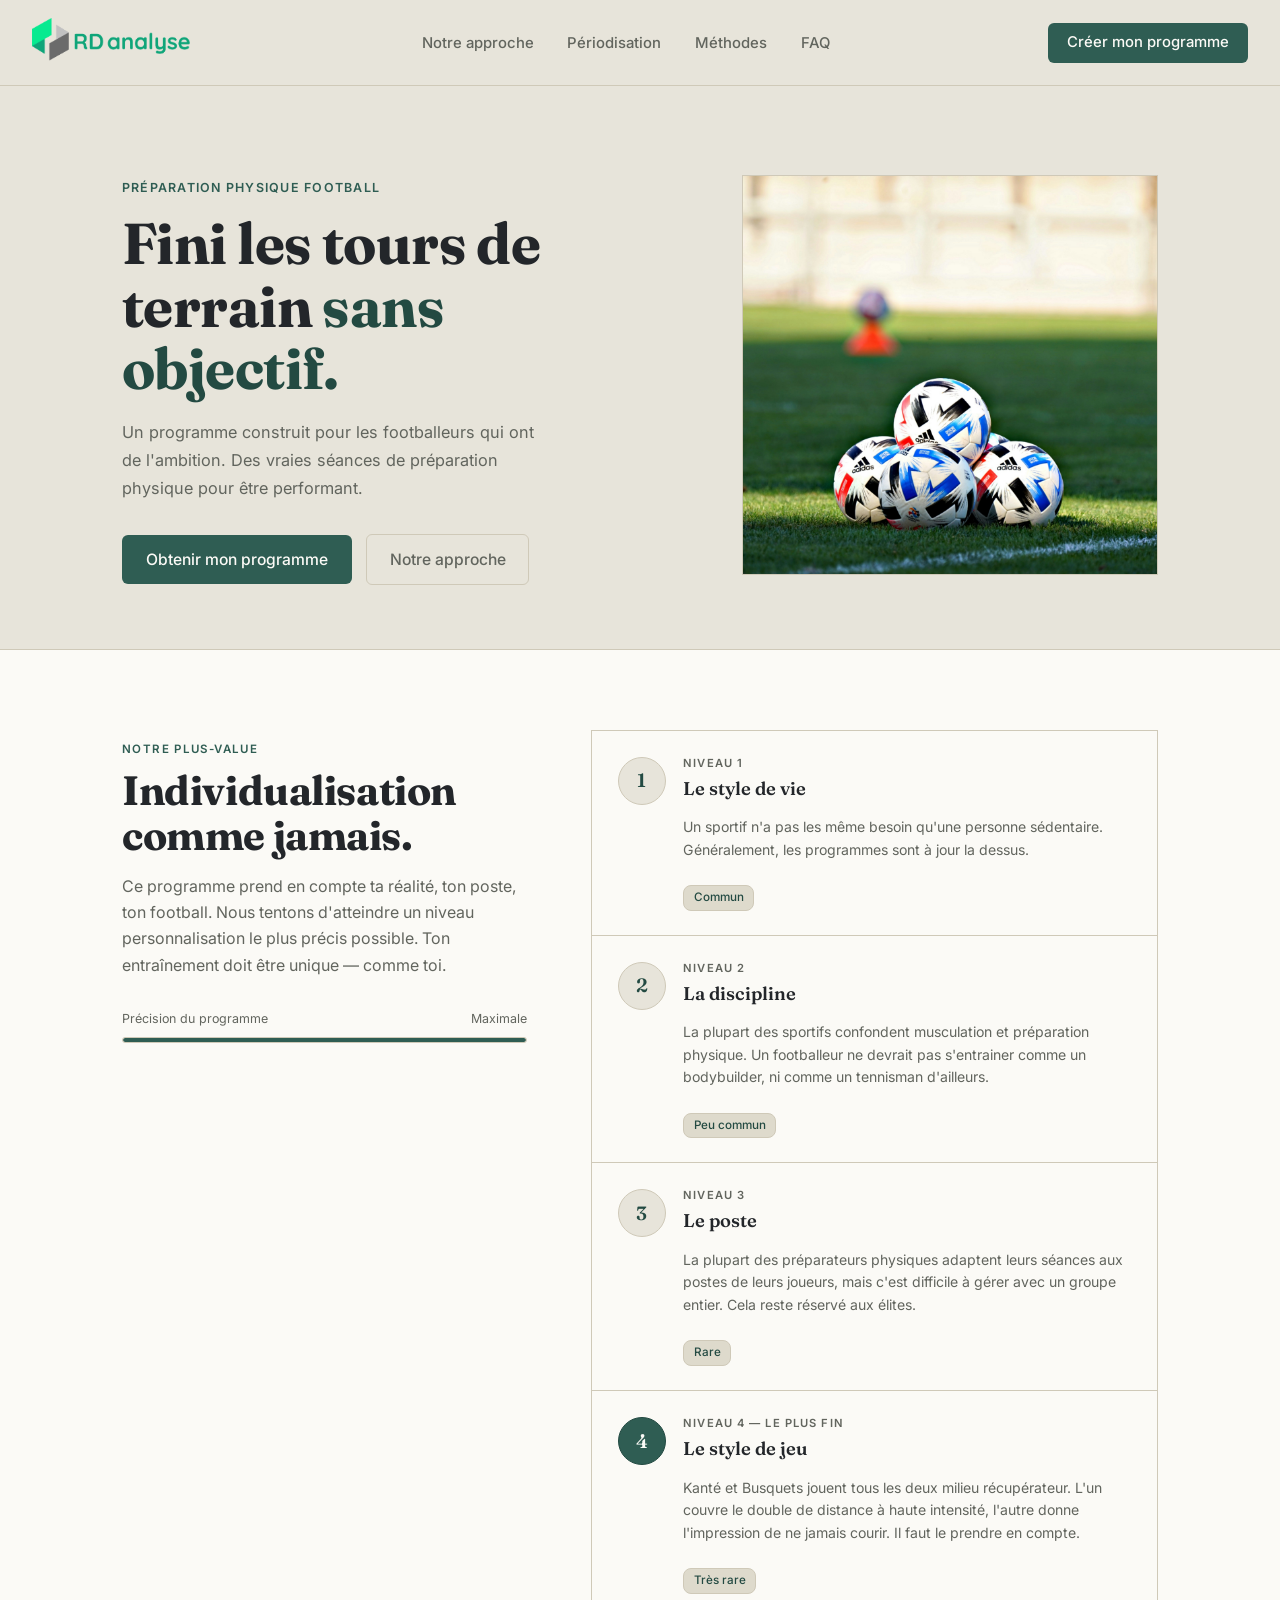
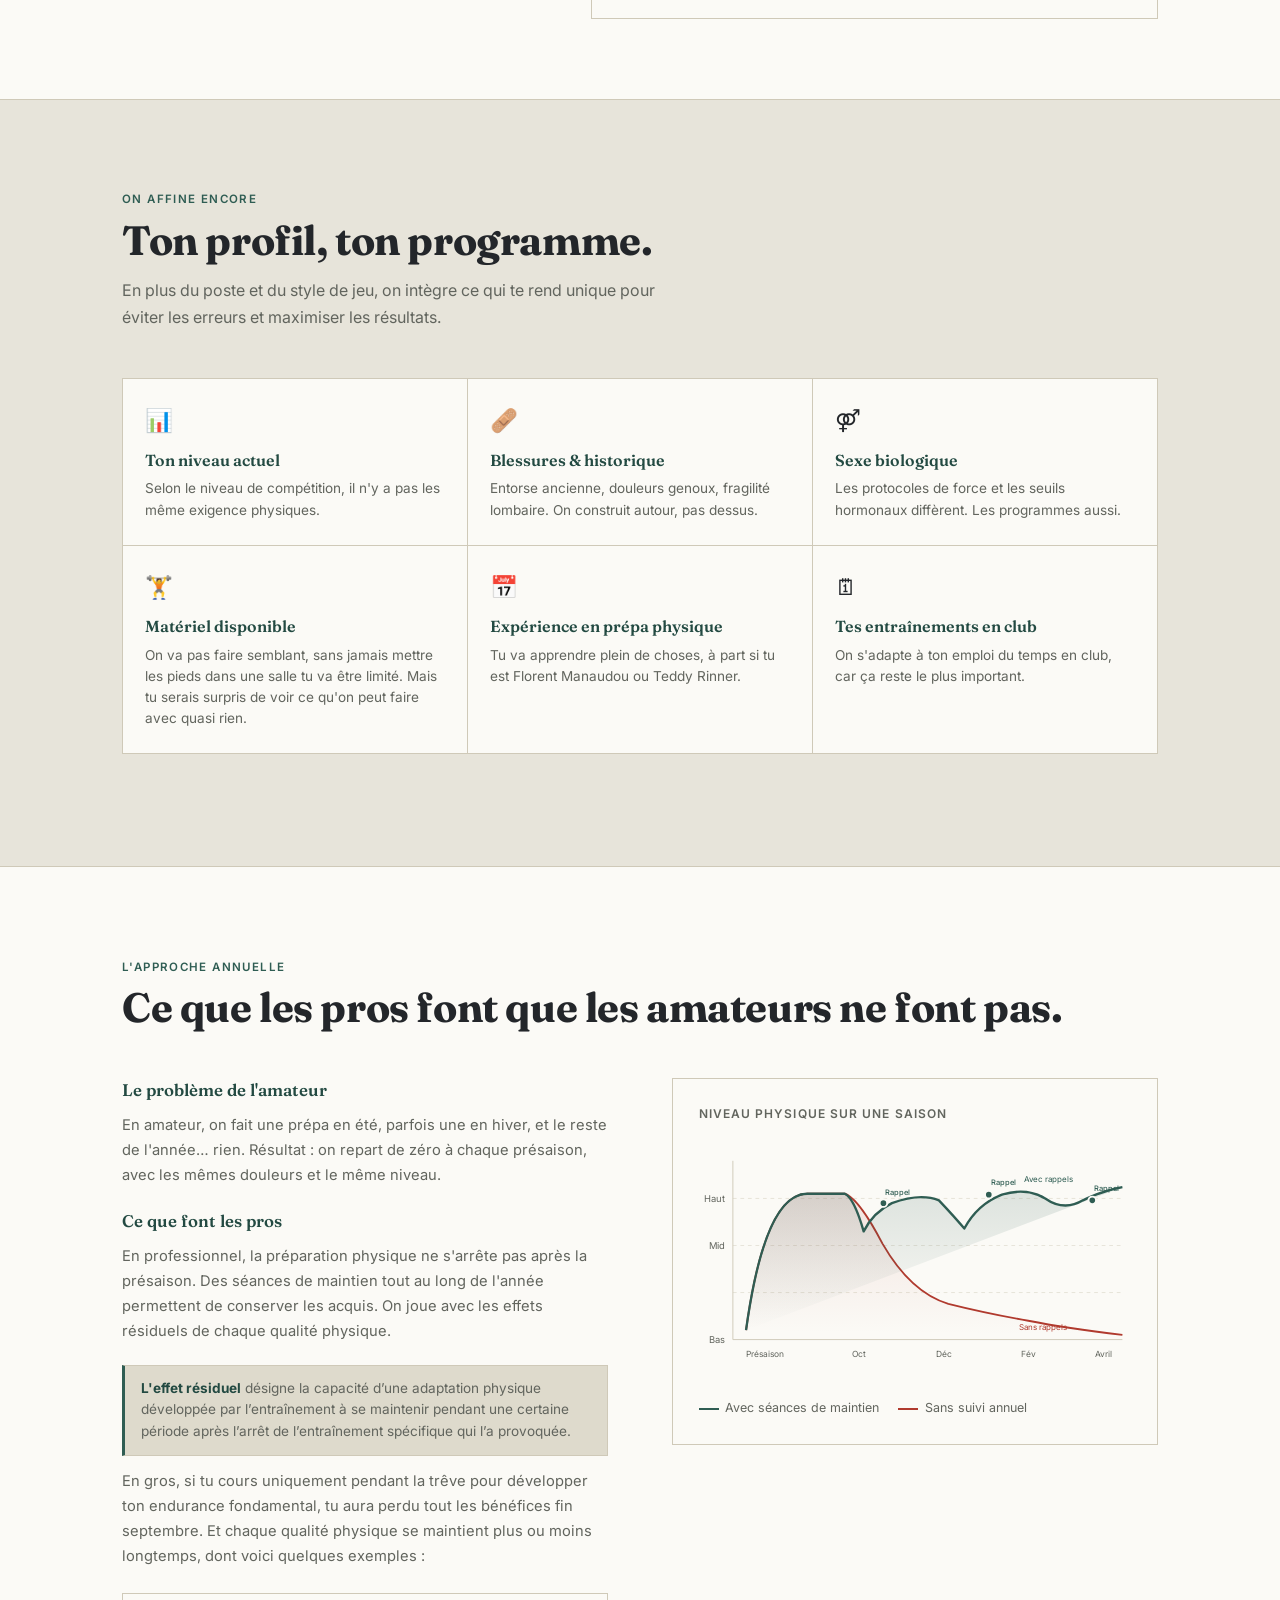
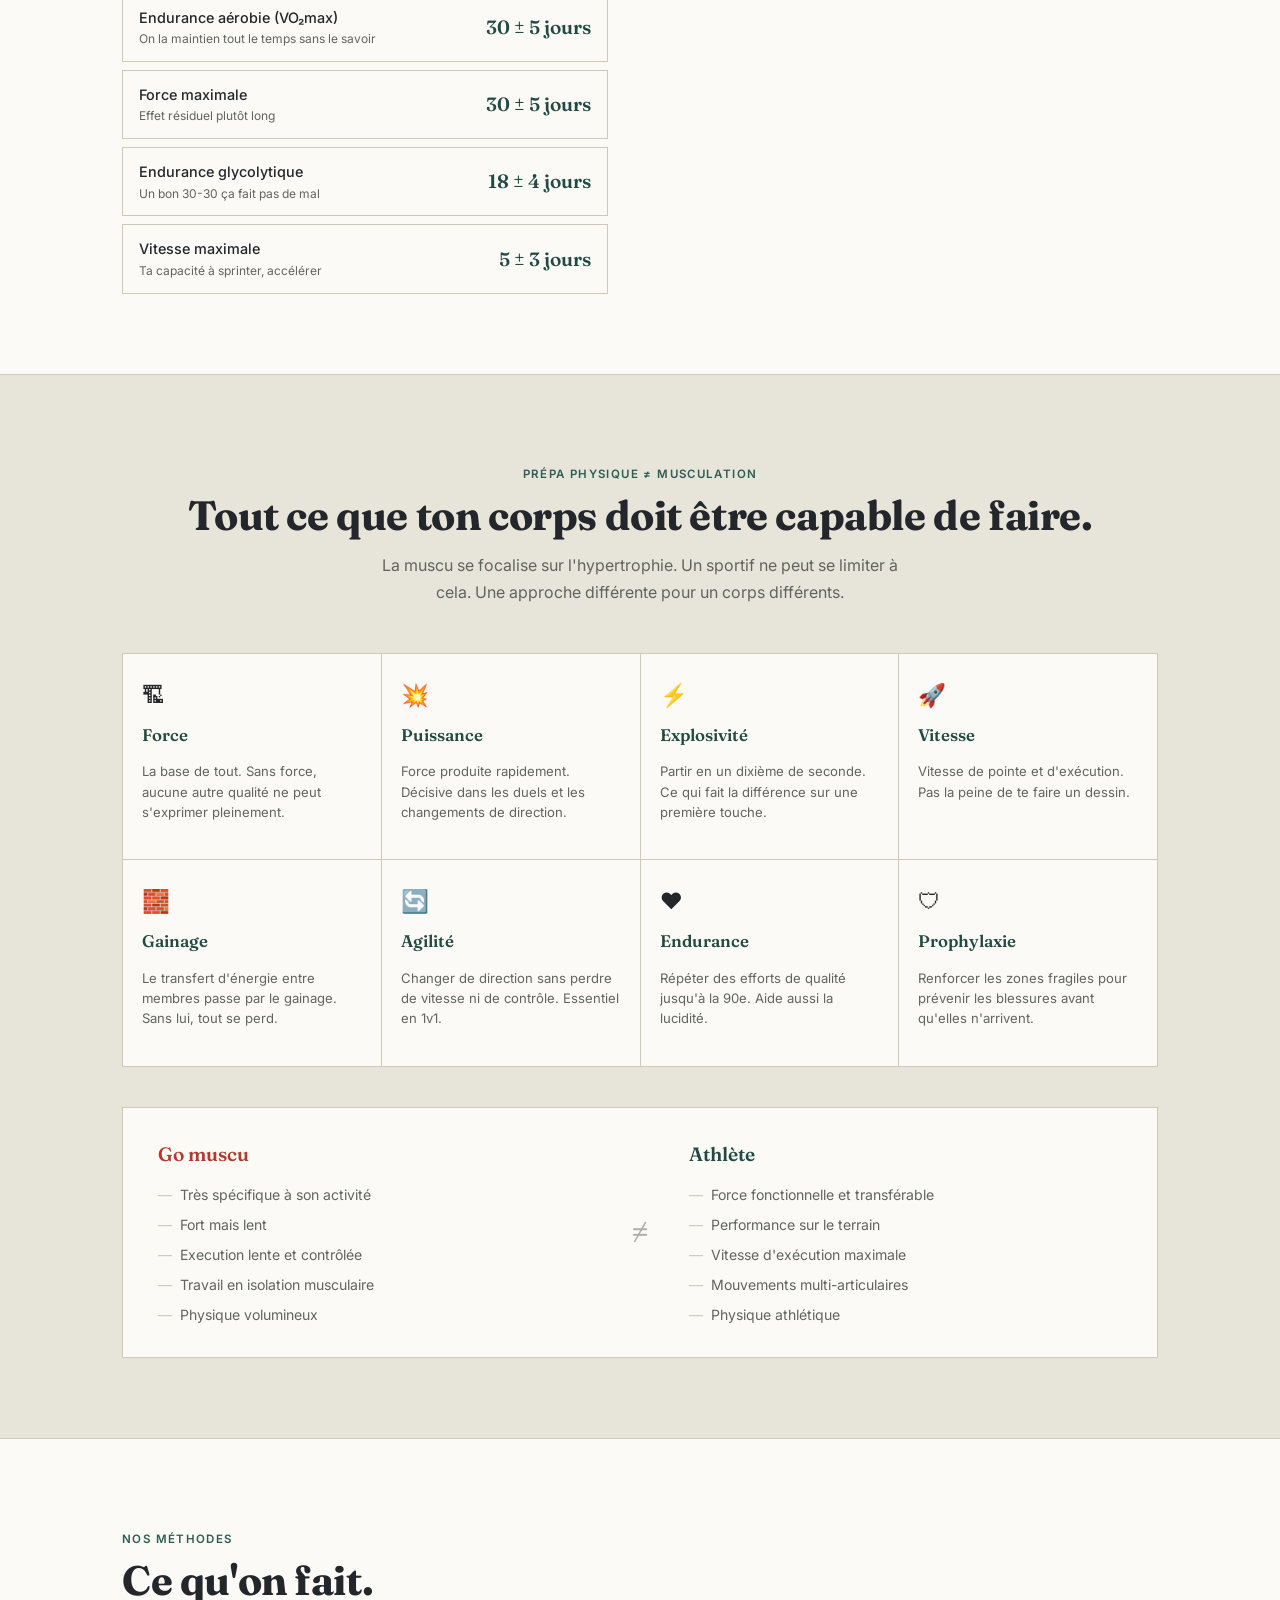
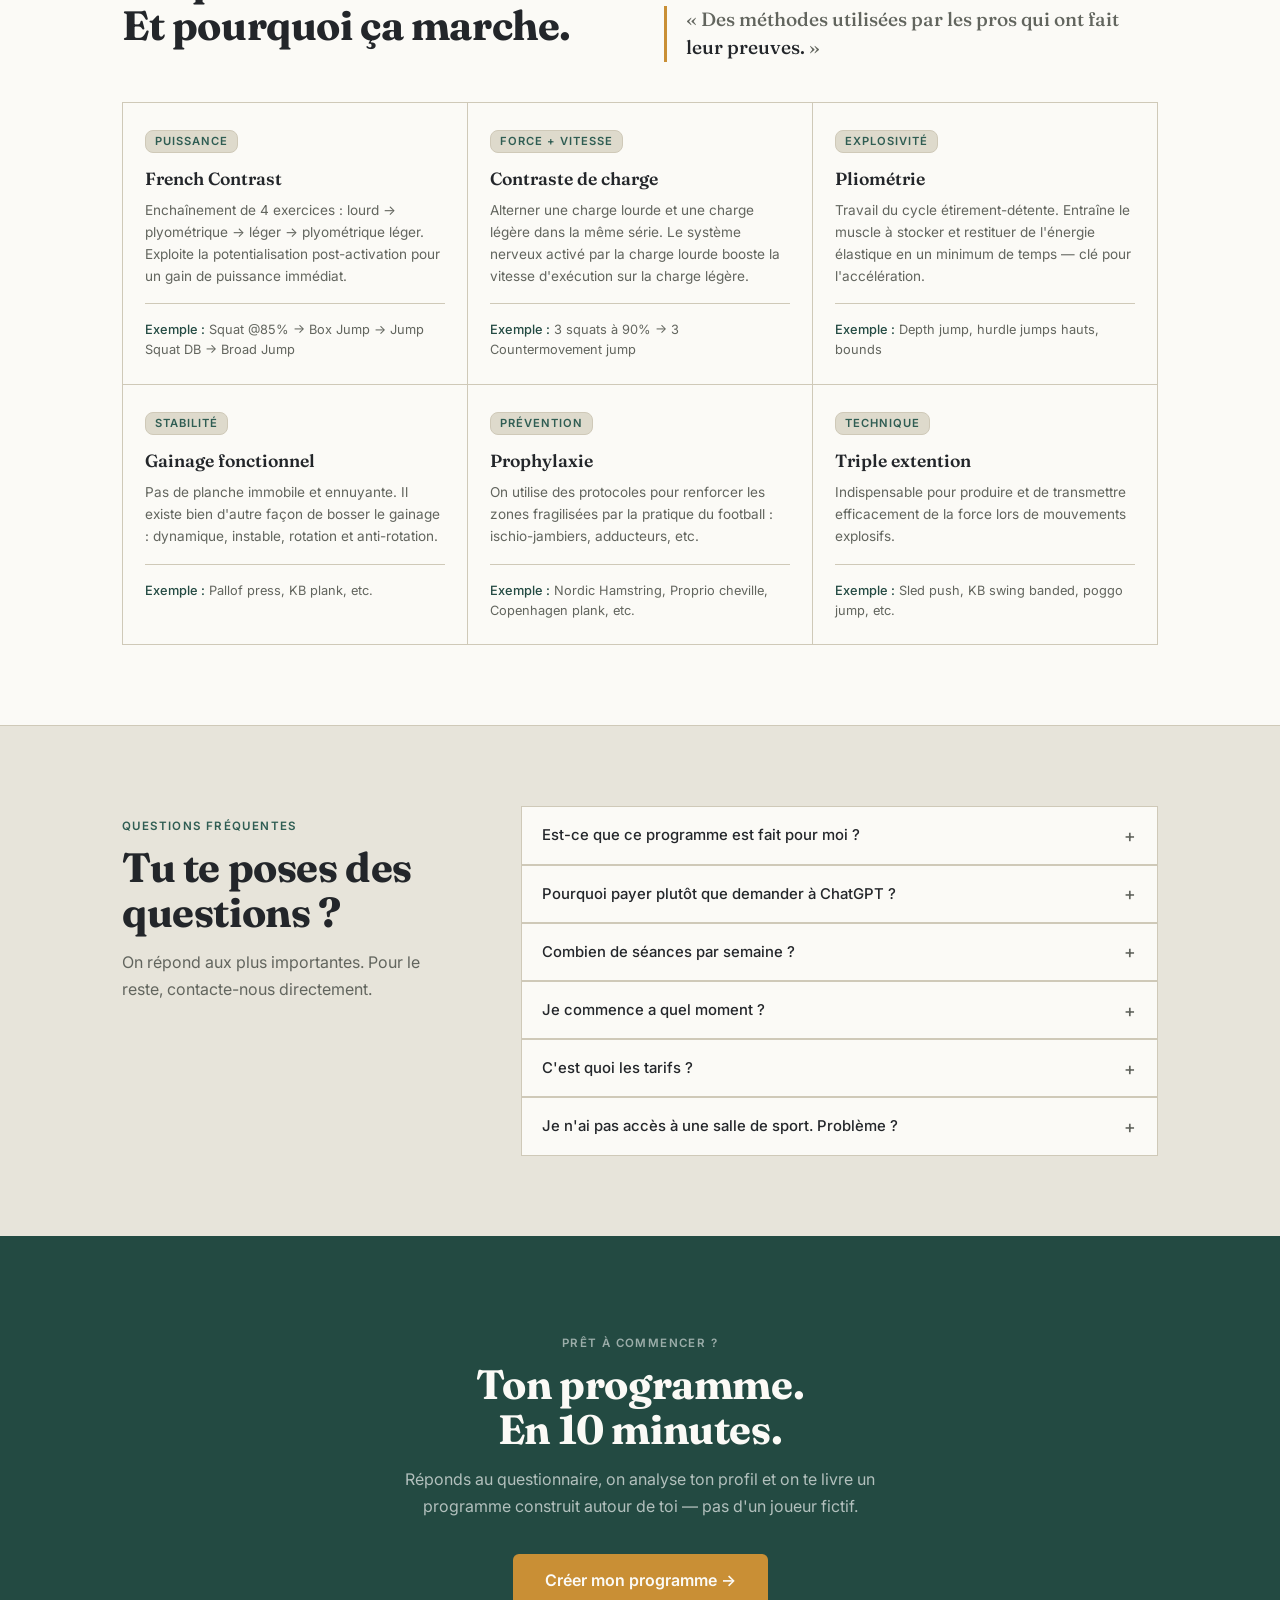
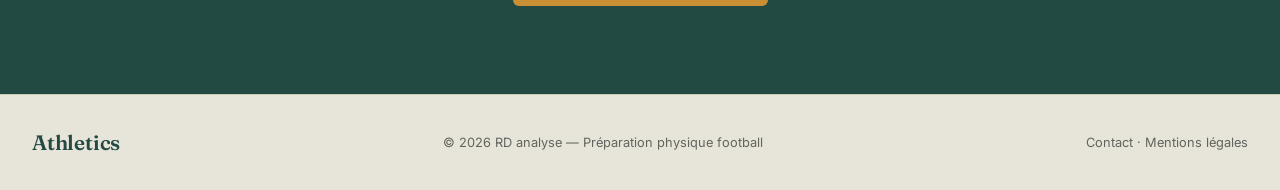
==== commit 24604cf9: "Add favicon maybe it works" ====
--- a/index.html
+++ b/index.html
@@ -6,6 +6,12 @@
   <title>Athletik — Préparation physique football</title>
 
   <link rel="stylesheet" href="style.css">
+
+  <link rel="icon" type="image/svg+xml" href="icons/favicon.svg">   <!-- sert a r pour l'instant c bizzare -->
+  <link rel="icon" type="image/png" sizes="32x32" href="icons/favicon-32.png">
+  <link rel="icon" type="image/png" sizes="192x192" href="icons/favicon-192.png">
+  <link rel="apple-touch-icon" href="icons/apple-touch-icon.png">
+
   <link rel="preconnect" href="https://fonts.googleapis.com">
   <link rel="stylesheet" href="landing.css">
 
@@ -16,7 +22,9 @@
      NAV
 ═══════════════════════════════════════════ -->
 <header class="lp-nav">
-  <a href="#" class="logo">Athletik</a>
+  <a href="#" class="logo">
+    <img src="images/logo-complet.png" alt="Athletik" class="logo-img">
+  </a>
   <nav>
     <ul class="lp-nav-links">
       <li><a href="#individualisation">Notre approche</a></li>
@@ -632,11 +640,28 @@
      FOOTER
 ═══════════════════════════════════════════ -->
 <footer class="lp-footer">
-  <a href="#" class="logo" style="font-family:'Fraunces',serif;font-weight:600;color:var(--teal-dark);text-decoration:none">Athletik</a>
-  <p>© 2025 Athletik — Préparation physique football</p>
+  <a href="#" class="logo" style="font-family:'Fraunces',serif;font-weight:600;color:var(--teal-dark);text-decoration:none">Athletics</a>
+  <p>© 2026 RD analyse — Préparation physique football</p>
   <p>Contact · Mentions légales</p>
 </footer>
 
 <script src="landing.js"></script>
 </body>
 </html>
+
+
+
+
+
+
+
+
+
+
+
+
+<link rel="icon" sizes="16x16" href="/favicon-16x16.png">
+<link rel="icon" sizes="32x32" href="/favicon-32x32.png">
+<link rel="apple-touch-icon" sizes="180x180" href="/apple-touch-icon.png">
+<link rel="icon" sizes="192x192" href="/android-chrome-192x192.png">
+<link rel="icon" sizes="512x512" href="/android-chrome-512x512.png">
--- a/landing.css
+++ b/landing.css
@@ -934,11 +934,15 @@
 
 
 
-
-
-
-
-
-
-
-
+.logo-img {
+  height: 50px;      /* Ajustez selon votre logo */
+  width: auto;
+  display: block;
+}
+
+
+
+
+
+
+
